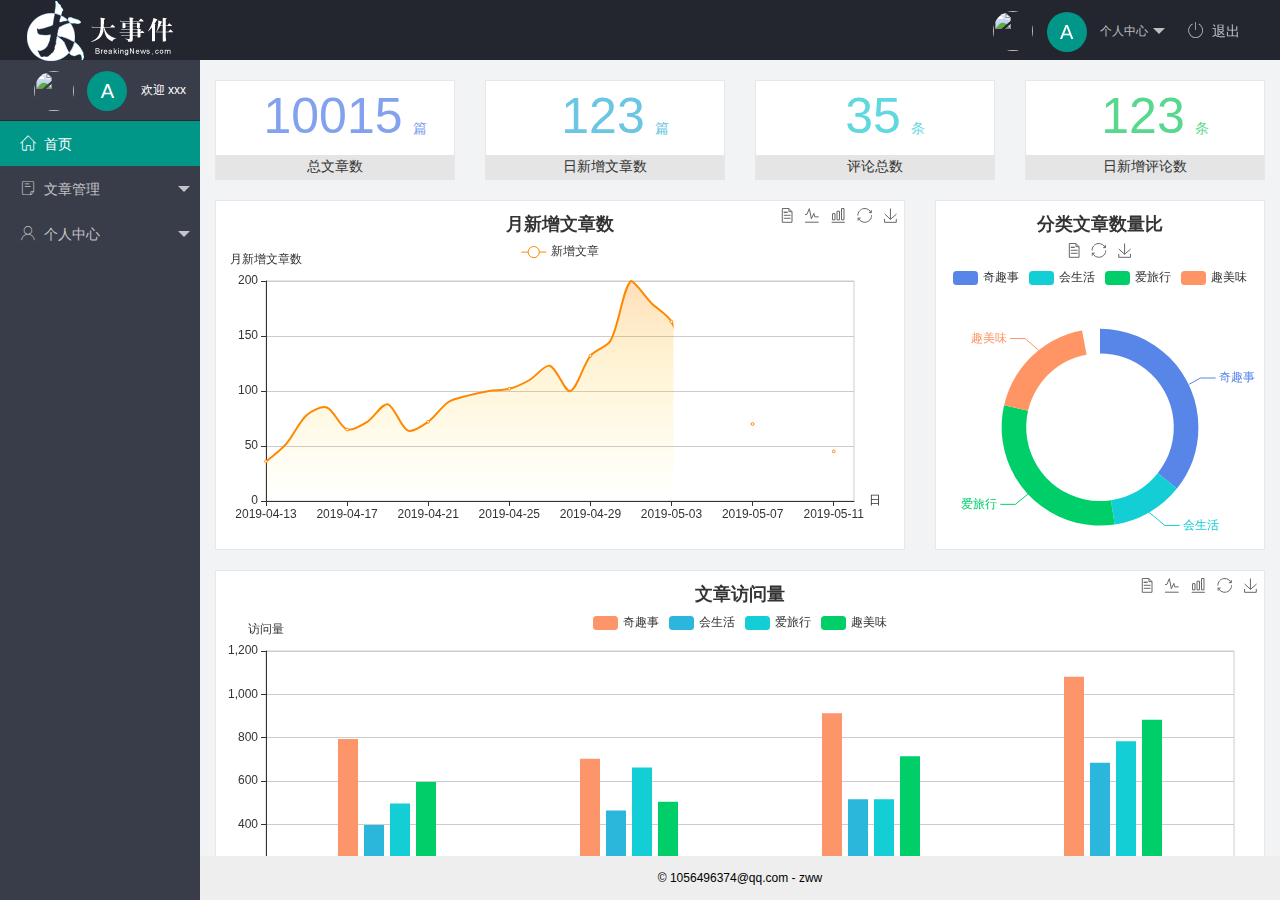
==== index.html @ 58fa2f90 "主页基本架构" ====
<!DOCTYPE html>
<html lang="en">

<head>
    <meta charset="UTF-8">
    <meta name="viewport" content="width=device-width, initial-scale=1.0">
    <title>Document</title>
    <!-- 引入layui的css文件 -->
    <link rel="stylesheet" href="/assets/lib/layui/css/layui.css">
    <!-- 引入 inconfont 的css文件 -->
    <link rel="stylesheet" href="/assets/fonts/iconfont.css">
    <!-- 引入自己的css文件 -->
    <link rel="stylesheet" href="/assets/css/index.css">
</head>

<body class="layui-layout-body">
    <div class="layui-layout layui-layout-admin">
        <div class="layui-header">
            <div class="layui-logo">
                <img src="/assets/images/logo.png" alt="">
            </div>
            <!-- 头部区域（可配合layui已有的水平导航） -->
            <ul class="layui-nav layui-layout-right">
                <li class="layui-nav-item">
                    <a href="javascript:;" class="userinfo">
                        <img src="http://t.cn/RCzsdCq" class="layui-nav-img">
                        <span class="text-avatar">A</span>
                        个人中心
                    </a>
                    <dl class="layui-nav-child">
                        <dd><a href="">基本资料</a></dd>
                        <dd><a href="">更换头像</a></dd>
                        <dd><a href="">重置密码</a></dd>
                    </dl>
                </li>
                <li class="layui-nav-item"><a href="javascript:;" id="btnlogout">
                        <span class="iconfont icon-tuichu"></span>退出</a></li>
            </ul>
        </div>

        <div class="layui-side layui-bg-black">
            <div class="layui-side-scroll">
                <div class="userinfo">
                    <img src="http://t.cn/RCzsdCq" class="layui-nav-img">
                    <span class="text-avatar">A</span>
                    <span id="welcome">
                        欢迎 xxx</span>
                </div>
                <!-- 左侧导航区域（可配合layui已有的垂直导航） -->
                <ul class="layui-nav layui-nav-tree" lay-filter="test" lay-shrink="all">
                    <li class="layui-nav-item layui-this"><a href="/home/dashboard.html" target="fm">
                            <span class="iconfont icon-home"></span>首页</a></li>
                    <li class="layui-nav-item">
                        <a class="" href="javascript:;">
                            <span class="iconfont icon-16"></span>文章管理</a>
                        <dl class="layui-nav-child">
                            <dd><a href="javascript:;">
                                    <i class="layui-icon layui-icon-app"></i>文章类别</a></dd>
                            <dd><a href="javascript:;">
                                    <i class="layui-icon layui-icon-app"></i>文章列表</a></dd>
                            <dd><a href="javascript:;">
                                    <i class="layui-icon layui-icon-app"></i>发表文章</a></dd>
                        </dl>
                    </li>
                    <li class="layui-nav-item">
                        <a href="javascript:;">
                            <span class="iconfont icon-user"></span>个人中心</a>
                        <dl class="layui-nav-child">
                            <dd><a href="javascript:;">
                                    <i class="layui-icon layui-icon-app"></i>基本资料</a></dd>
                            <dd><a href="javascript:;">
                                    <i class="layui-icon layui-icon-app"></i>更换头像</a></dd>
                            <dd><a href="javascript:;">
                                    <i class="layui-icon layui-icon-app"></i>重置密码</a></dd>
                        </dl>
                    </li>
                </ul>
            </div>
        </div>

        <div class="layui-body">
            <!-- 内容主体区域 -->
            <iframe name="fm" src="/home/dashboard.html" frameborder="0"></iframe>
        </div>

        <div class="layui-footer">
            <!-- 底部固定区域 -->
            © 1056496374@qq.com - zww
        </div>
    </div>
</body>
<!-- 引入layui的js文件 -->
<script src="/assets/lib/layui/layui.all.js"></script>
<!-- 引入jQuery文件 -->
<script src="/assets/lib/jquery.js"></script>
<!-- 引入自己封装的baseApi文件 -->
<script src="/assets/js/baseApi.js"></script>
<!-- 引入自己的js文件 -->
<script src="/assets/js/index.js"></script>

</html>
---- assets/lib/layui/css/layui.css ----
/** layui-v2.5.5 MIT License By https://www.layui.com */
 .layui-inline,img{display:inline-block;vertical-align:middle}h1,h2,h3,h4,h5,h6{font-weight:400}.layui-edge,.layui-header,.layui-inline,.layui-main{position:relative}.layui-body,.layui-edge,.layui-elip{overflow:hidden}.layui-btn,.layui-edge,.layui-inline,img{vertical-align:middle}.layui-btn,.layui-disabled,.layui-icon,.layui-unselect{-moz-user-select:none;-webkit-user-select:none;-ms-user-select:none}.layui-elip,.layui-form-checkbox span,.layui-form-pane .layui-form-label{text-overflow:ellipsis;white-space:nowrap}.layui-breadcrumb,.layui-tree-btnGroup{visibility:hidden}blockquote,body,button,dd,div,dl,dt,form,h1,h2,h3,h4,h5,h6,input,li,ol,p,pre,td,textarea,th,ul{margin:0;padding:0;-webkit-tap-highlight-color:rgba(0,0,0,0)}a:active,a:hover{outline:0}img{border:none}li{list-style:none}table{border-collapse:collapse;border-spacing:0}h4,h5,h6{font-size:100%}button,input,optgroup,option,select,textarea{font-family:inherit;font-size:inherit;font-style:inherit;font-weight:inherit;outline:0}pre{white-space:pre-wrap;white-space:-moz-pre-wrap;white-space:-pre-wrap;white-space:-o-pre-wrap;word-wrap:break-word}body{line-height:24px;font:14px Helvetica Neue,Helvetica,PingFang SC,Tahoma,Arial,sans-serif}hr{height:1px;margin:10px 0;border:0;clear:both}a{color:#333;text-decoration:none}a:hover{color:#777}a cite{font-style:normal;*cursor:pointer}.layui-border-box,.layui-border-box *{box-sizing:border-box}.layui-box,.layui-box *{box-sizing:content-box}.layui-clear{clear:both;*zoom:1}.layui-clear:after{content:'\20';clear:both;*zoom:1;display:block;height:0}.layui-inline{*display:inline;*zoom:1}.layui-edge{display:inline-block;width:0;height:0;border-width:6px;border-style:dashed;border-color:transparent}.layui-edge-top{top:-4px;border-bottom-color:#999;border-bottom-style:solid}.layui-edge-right{border-left-color:#999;border-left-style:solid}.layui-edge-bottom{top:2px;border-top-color:#999;border-top-style:solid}.layui-edge-left{border-right-color:#999;border-right-style:solid}.layui-disabled,.layui-disabled:hover{color:#d2d2d2!important;cursor:not-allowed!important}.layui-circle{border-radius:100%}.layui-show{display:block!important}.layui-hide{display:none!important}@font-face{font-family:layui-icon;src:url(../font/iconfont.eot?v=250);src:url(../font/iconfont.eot?v=250#iefix) format('embedded-opentype'),url(../font/iconfont.woff2?v=250) format('woff2'),url(../font/iconfont.woff?v=250) format('woff'),url(../font/iconfont.ttf?v=250) format('truetype'),url(../font/iconfont.svg?v=250#layui-icon) format('svg')}.layui-icon{font-family:layui-icon!important;font-size:16px;font-style:normal;-webkit-font-smoothing:antialiased;-moz-osx-font-smoothing:grayscale}.layui-icon-reply-fill:before{content:"\e611"}.layui-icon-set-fill:before{content:"\e614"}.layui-icon-menu-fill:before{content:"\e60f"}.layui-icon-search:before{content:"\e615"}.layui-icon-share:before{content:"\e641"}.layui-icon-set-sm:before{content:"\e620"}.layui-icon-engine:before{content:"\e628"}.layui-icon-close:before{content:"\1006"}.layui-icon-close-fill:before{content:"\1007"}.layui-icon-chart-screen:before{content:"\e629"}.layui-icon-star:before{content:"\e600"}.layui-icon-circle-dot:before{content:"\e617"}.layui-icon-chat:before{content:"\e606"}.layui-icon-release:before{content:"\e609"}.layui-icon-list:before{content:"\e60a"}.layui-icon-chart:before{content:"\e62c"}.layui-icon-ok-circle:before{content:"\1005"}.layui-icon-layim-theme:before{content:"\e61b"}.layui-icon-table:before{content:"\e62d"}.layui-icon-right:before{content:"\e602"}.layui-icon-left:before{content:"\e603"}.layui-icon-cart-simple:before{content:"\e698"}.layui-icon-face-cry:before{content:"\e69c"}.layui-icon-face-smile:before{content:"\e6af"}.layui-icon-survey:before{content:"\e6b2"}.layui-icon-tree:before{content:"\e62e"}.layui-icon-upload-circle:before{content:"\e62f"}.layui-icon-add-circle:before{content:"\e61f"}.layui-icon-download-circle:before{content:"\e601"}.layui-icon-templeate-1:before{content:"\e630"}.layui-icon-util:before{content:"\e631"}.layui-icon-face-surprised:before{content:"\e664"}.layui-icon-edit:before{content:"\e642"}.layui-icon-speaker:before{content:"\e645"}.layui-icon-down:before{content:"\e61a"}.layui-icon-file:before{content:"\e621"}.layui-icon-layouts:before{content:"\e632"}.layui-icon-rate-half:before{content:"\e6c9"}.layui-icon-add-circle-fine:before{content:"\e608"}.layui-icon-prev-circle:before{content:"\e633"}.layui-icon-read:before{content:"\e705"}.layui-icon-404:before{content:"\e61c"}.layui-icon-carousel:before{content:"\e634"}.layui-icon-help:before{content:"\e607"}.layui-icon-code-circle:before{content:"\e635"}.layui-icon-water:before{content:"\e636"}.layui-icon-username:before{content:"\e66f"}.layui-icon-find-fill:before{content:"\e670"}.layui-icon-about:before{content:"\e60b"}.layui-icon-location:before{content:"\e715"}.layui-icon-up:before{content:"\e619"}.layui-icon-pause:before{content:"\e651"}.layui-icon-date:before{content:"\e637"}.layui-icon-layim-uploadfile:before{content:"\e61d"}.layui-icon-delete:before{content:"\e640"}.layui-icon-play:before{content:"\e652"}.layui-icon-top:before{content:"\e604"}.layui-icon-friends:before{content:"\e612"}.layui-icon-refresh-3:before{content:"\e9aa"}.layui-icon-ok:before{content:"\e605"}.layui-icon-layer:before{content:"\e638"}.layui-icon-face-smile-fine:before{content:"\e60c"}.layui-icon-dollar:before{content:"\e659"}.layui-icon-group:before{content:"\e613"}.layui-icon-layim-download:before{content:"\e61e"}.layui-icon-picture-fine:before{content:"\e60d"}.layui-icon-link:before{content:"\e64c"}.layui-icon-diamond:before{content:"\e735"}.layui-icon-log:before{content:"\e60e"}.layui-icon-rate-solid:before{content:"\e67a"}.layui-icon-fonts-del:before{content:"\e64f"}.layui-icon-unlink:before{content:"\e64d"}.layui-icon-fonts-clear:before{content:"\e639"}.layui-icon-triangle-r:before{content:"\e623"}.layui-icon-circle:before{content:"\e63f"}.layui-icon-radio:before{content:"\e643"}.layui-icon-align-center:before{content:"\e647"}.layui-icon-align-right:before{content:"\e648"}.layui-icon-align-left:before{content:"\e649"}.layui-icon-loading-1:before{content:"\e63e"}.layui-icon-return:before{content:"\e65c"}.layui-icon-fonts-strong:before{content:"\e62b"}.layui-icon-upload:before{content:"\e67c"}.layui-icon-dialogue:before{content:"\e63a"}.layui-icon-video:before{content:"\e6ed"}.layui-icon-headset:before{content:"\e6fc"}.layui-icon-cellphone-fine:before{content:"\e63b"}.layui-icon-add-1:before{content:"\e654"}.layui-icon-face-smile-b:before{content:"\e650"}.layui-icon-fonts-html:before{content:"\e64b"}.layui-icon-form:before{content:"\e63c"}.layui-icon-cart:before{content:"\e657"}.layui-icon-camera-fill:before{content:"\e65d"}.layui-icon-tabs:before{content:"\e62a"}.layui-icon-fonts-code:before{content:"\e64e"}.layui-icon-fire:before{content:"\e756"}.layui-icon-set:before{content:"\e716"}.layui-icon-fonts-u:before{content:"\e646"}.layui-icon-triangle-d:before{content:"\e625"}.layui-icon-tips:before{content:"\e702"}.layui-icon-picture:before{content:"\e64a"}.layui-icon-more-vertical:before{content:"\e671"}.layui-icon-flag:before{content:"\e66c"}.layui-icon-loading:before{content:"\e63d"}.layui-icon-fonts-i:before{content:"\e644"}.layui-icon-refresh-1:before{content:"\e666"}.layui-icon-rmb:before{content:"\e65e"}.layui-icon-home:before{content:"\e68e"}.layui-icon-user:before{content:"\e770"}.layui-icon-notice:before{content:"\e667"}.layui-icon-login-weibo:before{content:"\e675"}.layui-icon-voice:before{content:"\e688"}.layui-icon-upload-drag:before{content:"\e681"}.layui-icon-login-qq:before{content:"\e676"}.layui-icon-snowflake:before{content:"\e6b1"}.layui-icon-file-b:before{content:"\e655"}.layui-icon-template:before{content:"\e663"}.layui-icon-auz:before{content:"\e672"}.layui-icon-console:before{content:"\e665"}.layui-icon-app:before{content:"\e653"}.layui-icon-prev:before{content:"\e65a"}.layui-icon-website:before{content:"\e7ae"}.layui-icon-next:before{content:"\e65b"}.layui-icon-component:before{content:"\e857"}.layui-icon-more:before{content:"\e65f"}.layui-icon-login-wechat:before{content:"\e677"}.layui-icon-shrink-right:before{content:"\e668"}.layui-icon-spread-left:before{content:"\e66b"}.layui-icon-camera:before{content:"\e660"}.layui-icon-note:before{content:"\e66e"}.layui-icon-refresh:before{content:"\e669"}.layui-icon-female:before{content:"\e661"}.layui-icon-male:before{content:"\e662"}.layui-icon-password:before{content:"\e673"}.layui-icon-senior:before{content:"\e674"}.layui-icon-theme:before{content:"\e66a"}.layui-icon-tread:before{content:"\e6c5"}.layui-icon-praise:before{content:"\e6c6"}.layui-icon-star-fill:before{content:"\e658"}.layui-icon-rate:before{content:"\e67b"}.layui-icon-template-1:before{content:"\e656"}.layui-icon-vercode:before{content:"\e679"}.layui-icon-cellphone:before{content:"\e678"}.layui-icon-screen-full:before{content:"\e622"}.layui-icon-screen-restore:before{content:"\e758"}.layui-icon-cols:before{content:"\e610"}.layui-icon-export:before{content:"\e67d"}.layui-icon-print:before{content:"\e66d"}.layui-icon-slider:before{content:"\e714"}.layui-icon-addition:before{content:"\e624"}.layui-icon-subtraction:before{content:"\e67e"}.layui-icon-service:before{content:"\e626"}.layui-icon-transfer:before{content:"\e691"}.layui-main{width:1140px;margin:0 auto}.layui-header{z-index:1000;height:60px}.layui-header a:hover{transition:all .5s;-webkit-transition:all .5s}.layui-side{position:fixed;left:0;top:0;bottom:0;z-index:999;width:200px;overflow-x:hidden}.layui-side-scroll{position:relative;width:220px;height:100%;overflow-x:hidden}.layui-body{position:absolute;left:200px;right:0;top:0;bottom:0;z-index:998;width:auto;overflow-y:auto;box-sizing:border-box}.layui-layout-body{overflow:hidden}.layui-layout-admin .layui-header{background-color:#23262E}.layui-layout-admin .layui-side{top:60px;width:200px;overflow-x:hidden}.layui-layout-admin .layui-body{position:fixed;top:60px;bottom:44px}.layui-layout-admin .layui-main{width:auto;margin:0 15px}.layui-layout-admin .layui-footer{position:fixed;left:200px;right:0;bottom:0;height:44px;line-height:44px;padding:0 15px;background-color:#eee}.layui-layout-admin .layui-logo{position:absolute;left:0;top:0;width:200px;height:100%;line-height:60px;text-align:center;color:#009688;font-size:16px}.layui-layout-admin .layui-header .layui-nav{background:0 0}.layui-layout-left{position:absolute!important;left:200px;top:0}.layui-layout-right{position:absolute!important;right:0;top:0}.layui-container{position:relative;margin:0 auto;padding:0 15px;box-sizing:border-box}.layui-fluid{position:relative;margin:0 auto;padding:0 15px}.layui-row:after,.layui-row:before{content:'';display:block;clear:both}.layui-col-lg1,.layui-col-lg10,.layui-col-lg11,.layui-col-lg12,.layui-col-lg2,.layui-col-lg3,.layui-col-lg4,.layui-col-lg5,.layui-col-lg6,.layui-col-lg7,.layui-col-lg8,.layui-col-lg9,.layui-col-md1,.layui-col-md10,.layui-col-md11,.layui-col-md12,.layui-col-md2,.layui-col-md3,.layui-col-md4,.layui-col-md5,.layui-col-md6,.layui-col-md7,.layui-col-md8,.layui-col-md9,.layui-col-sm1,.layui-col-sm10,.layui-col-sm11,.layui-col-sm12,.layui-col-sm2,.layui-col-sm3,.layui-col-sm4,.layui-col-sm5,.layui-col-sm6,.layui-col-sm7,.layui-col-sm8,.layui-col-sm9,.layui-col-xs1,.layui-col-xs10,.layui-col-xs11,.layui-col-xs12,.layui-col-xs2,.layui-col-xs3,.layui-col-xs4,.layui-col-xs5,.layui-col-xs6,.layui-col-xs7,.layui-col-xs8,.layui-col-xs9{position:relative;display:block;box-sizing:border-box}.layui-col-xs1,.layui-col-xs10,.layui-col-xs11,.layui-col-xs12,.layui-col-xs2,.layui-col-xs3,.layui-col-xs4,.layui-col-xs5,.layui-col-xs6,.layui-col-xs7,.layui-col-xs8,.layui-col-xs9{float:left}.layui-col-xs1{width:8.33333333%}.layui-col-xs2{width:16.66666667%}.layui-col-xs3{width:25%}.layui-col-xs4{width:33.33333333%}.layui-col-xs5{width:41.66666667%}.layui-col-xs6{width:50%}.layui-col-xs7{width:58.33333333%}.layui-col-xs8{width:66.66666667%}.layui-col-xs9{width:75%}.layui-col-xs10{width:83.33333333%}.layui-col-xs11{width:91.66666667%}.layui-col-xs12{width:100%}.layui-col-xs-offset1{margin-left:8.33333333%}.layui-col-xs-offset2{margin-left:16.66666667%}.layui-col-xs-offset3{margin-left:25%}.layui-col-xs-offset4{margin-left:33.33333333%}.layui-col-xs-offset5{margin-left:41.66666667%}.layui-col-xs-offset6{margin-left:50%}.layui-col-xs-offset7{margin-left:58.33333333%}.layui-col-xs-offset8{margin-left:66.66666667%}.layui-col-xs-offset9{margin-left:75%}.layui-col-xs-offset10{margin-left:83.33333333%}.layui-col-xs-offset11{margin-left:91.66666667%}.layui-col-xs-offset12{margin-left:100%}@media screen and (max-width:768px){.layui-hide-xs{display:none!important}.layui-show-xs-block{display:block!important}.layui-show-xs-inline{display:inline!important}.layui-show-xs-inline-block{display:inline-block!important}}@media screen and (min-width:768px){.layui-container{width:750px}.layui-hide-sm{display:none!important}.layui-show-sm-block{display:block!important}.layui-show-sm-inline{display:inline!important}.layui-show-sm-inline-block{display:inline-block!important}.layui-col-sm1,.layui-col-sm10,.layui-col-sm11,.layui-col-sm12,.layui-col-sm2,.layui-col-sm3,.layui-col-sm4,.layui-col-sm5,.layui-col-sm6,.layui-col-sm7,.layui-col-sm8,.layui-col-sm9{float:left}.layui-col-sm1{width:8.33333333%}.layui-col-sm2{width:16.66666667%}.layui-col-sm3{width:25%}.layui-col-sm4{width:33.33333333%}.layui-col-sm5{width:41.66666667%}.layui-col-sm6{width:50%}.layui-col-sm7{width:58.33333333%}.layui-col-sm8{width:66.66666667%}.layui-col-sm9{width:75%}.layui-col-sm10{width:83.33333333%}.layui-col-sm11{width:91.66666667%}.layui-col-sm12{width:100%}.layui-col-sm-offset1{margin-left:8.33333333%}.layui-col-sm-offset2{margin-left:16.66666667%}.layui-col-sm-offset3{margin-left:25%}.layui-col-sm-offset4{margin-left:33.33333333%}.layui-col-sm-offset5{margin-left:41.66666667%}.layui-col-sm-offset6{margin-left:50%}.layui-col-sm-offset7{margin-left:58.33333333%}.layui-col-sm-offset8{margin-left:66.66666667%}.layui-col-sm-offset9{margin-left:75%}.layui-col-sm-offset10{margin-left:83.33333333%}.layui-col-sm-offset11{margin-left:91.66666667%}.layui-col-sm-offset12{margin-left:100%}}@media screen and (min-width:992px){.layui-container{width:970px}.layui-hide-md{display:none!important}.layui-show-md-block{display:block!important}.layui-show-md-inline{display:inline!important}.layui-show-md-inline-block{display:inline-block!important}.layui-col-md1,.layui-col-md10,.layui-col-md11,.layui-col-md12,.layui-col-md2,.layui-col-md3,.layui-col-md4,.layui-col-md5,.layui-col-md6,.layui-col-md7,.layui-col-md8,.layui-col-md9{float:left}.layui-col-md1{width:8.33333333%}.layui-col-md2{width:16.66666667%}.layui-col-md3{width:25%}.layui-col-md4{width:33.33333333%}.layui-col-md5{width:41.66666667%}.layui-col-md6{width:50%}.layui-col-md7{width:58.33333333%}.layui-col-md8{width:66.66666667%}.layui-col-md9{width:75%}.layui-col-md10{width:83.33333333%}.layui-col-md11{width:91.66666667%}.layui-col-md12{width:100%}.layui-col-md-offset1{margin-left:8.33333333%}.layui-col-md-offset2{margin-left:16.66666667%}.layui-col-md-offset3{margin-left:25%}.layui-col-md-offset4{margin-left:33.33333333%}.layui-col-md-offset5{margin-left:41.66666667%}.layui-col-md-offset6{margin-left:50%}.layui-col-md-offset7{margin-left:58.33333333%}.layui-col-md-offset8{margin-left:66.66666667%}.layui-col-md-offset9{margin-left:75%}.layui-col-md-offset10{margin-left:83.33333333%}.layui-col-md-offset11{margin-left:91.66666667%}.layui-col-md-offset12{margin-left:100%}}@media screen and (min-width:1200px){.layui-container{width:1170px}.layui-hide-lg{display:none!important}.layui-show-lg-block{display:block!important}.layui-show-lg-inline{display:inline!important}.layui-show-lg-inline-block{display:inline-block!important}.layui-col-lg1,.layui-col-lg10,.layui-col-lg11,.layui-col-lg12,.layui-col-lg2,.layui-col-lg3,.layui-col-lg4,.layui-col-lg5,.layui-col-lg6,.layui-col-lg7,.layui-col-lg8,.layui-col-lg9{float:left}.layui-col-lg1{width:8.33333333%}.layui-col-lg2{width:16.66666667%}.layui-col-lg3{width:25%}.layui-col-lg4{width:33.33333333%}.layui-col-lg5{width:41.66666667%}.layui-col-lg6{width:50%}.layui-col-lg7{width:58.33333333%}.layui-col-lg8{width:66.66666667%}.layui-col-lg9{width:75%}.layui-col-lg10{width:83.33333333%}.layui-col-lg11{width:91.66666667%}.layui-col-lg12{width:100%}.layui-col-lg-offset1{margin-left:8.33333333%}.layui-col-lg-offset2{margin-left:16.66666667%}.layui-col-lg-offset3{margin-left:25%}.layui-col-lg-offset4{margin-left:33.33333333%}.layui-col-lg-offset5{margin-left:41.66666667%}.layui-col-lg-offset6{margin-left:50%}.layui-col-lg-offset7{margin-left:58.33333333%}.layui-col-lg-offset8{margin-left:66.66666667%}.layui-col-lg-offset9{margin-left:75%}.layui-col-lg-offset10{margin-left:83.33333333%}.layui-col-lg-offset11{margin-left:91.66666667%}.layui-col-lg-offset12{margin-left:100%}}.layui-col-space1{margin:-.5px}.layui-col-space1>*{padding:.5px}.layui-col-space3{margin:-1.5px}.layui-col-space3>*{padding:1.5px}.layui-col-space5{margin:-2.5px}.layui-col-space5>*{padding:2.5px}.layui-col-space8{margin:-3.5px}.layui-col-space8>*{padding:3.5px}.layui-col-space10{margin:-5px}.layui-col-space10>*{padding:5px}.layui-col-space12{margin:-6px}.layui-col-space12>*{padding:6px}.layui-col-space15{margin:-7.5px}.layui-col-space15>*{padding:7.5px}.layui-col-space18{margin:-9px}.layui-col-space18>*{padding:9px}.layui-col-space20{margin:-10px}.layui-col-space20>*{padding:10px}.layui-col-space22{margin:-11px}.layui-col-space22>*{padding:11px}.layui-col-space25{margin:-12.5px}.layui-col-space25>*{padding:12.5px}.layui-col-space30{margin:-15px}.layui-col-space30>*{padding:15px}.layui-btn,.layui-input,.layui-select,.layui-textarea,.layui-upload-button{outline:0;-webkit-appearance:none;transition:all .3s;-webkit-transition:all .3s;box-sizing:border-box}.layui-elem-quote{margin-bottom:10px;padding:15px;line-height:22px;border-left:5px solid #009688;border-radius:0 2px 2px 0;background-color:#f2f2f2}.layui-quote-nm{border-style:solid;border-width:1px 1px 1px 5px;background:0 0}.layui-elem-field{margin-bottom:10px;padding:0;border-width:1px;border-style:solid}.layui-elem-field legend{margin-left:20px;padding:0 10px;font-size:20px;font-weight:300}.layui-field-title{margin:10px 0 20px;border-width:1px 0 0}.layui-field-box{padding:10px 15px}.layui-field-title .layui-field-box{padding:10px 0}.layui-progress{position:relative;height:6px;border-radius:20px;background-color:#e2e2e2}.layui-progress-bar{position:absolute;left:0;top:0;width:0;max-width:100%;height:6px;border-radius:20px;text-align:right;background-color:#5FB878;transition:all .3s;-webkit-transition:all .3s}.layui-progress-big,.layui-progress-big .layui-progress-bar{height:18px;line-height:18px}.layui-progress-text{position:relative;top:-20px;line-height:18px;font-size:12px;color:#666}.layui-progress-big .layui-progress-text{position:static;padding:0 10px;color:#fff}.layui-collapse{border-width:1px;border-style:solid;border-radius:2px}.layui-colla-content,.layui-colla-item{border-top-width:1px;border-top-style:solid}.layui-colla-item:first-child{border-top:none}.layui-colla-title{position:relative;height:42px;line-height:42px;padding:0 15px 0 35px;color:#333;background-color:#f2f2f2;cursor:pointer;font-size:14px;overflow:hidden}.layui-colla-content{display:none;padding:10px 15px;line-height:22px;color:#666}.layui-colla-icon{position:absolute;left:15px;top:0;font-size:14px}.layui-card{margin-bottom:15px;border-radius:2px;background-color:#fff;box-shadow:0 1px 2px 0 rgba(0,0,0,.05)}.layui-card:last-child{margin-bottom:0}.layui-card-header{position:relative;height:42px;line-height:42px;padding:0 15px;border-bottom:1px solid #f6f6f6;color:#333;border-radius:2px 2px 0 0;font-size:14px}.layui-bg-black,.layui-bg-blue,.layui-bg-cyan,.layui-bg-green,.layui-bg-orange,.layui-bg-red{color:#fff!important}.layui-card-body{position:relative;padding:10px 15px;line-height:24px}.layui-card-body[pad15]{padding:15px}.layui-card-body[pad20]{padding:20px}.layui-card-body .layui-table{margin:5px 0}.layui-card .layui-tab{margin:0}.layui-panel-window{position:relative;padding:15px;border-radius:0;border-top:5px solid #E6E6E6;background-color:#fff}.layui-auxiliar-moving{position:fixed;left:0;right:0;top:0;bottom:0;width:100%;height:100%;background:0 0;z-index:9999999999}.layui-form-label,.layui-form-mid,.layui-form-select,.layui-input-block,.layui-input-inline,.layui-textarea{position:relative}.layui-bg-red{background-color:#FF5722!important}.layui-bg-orange{background-color:#FFB800!important}.layui-bg-green{background-color:#009688!important}.layui-bg-cyan{background-color:#2F4056!important}.layui-bg-blue{background-color:#1E9FFF!important}.layui-bg-black{background-color:#393D49!important}.layui-bg-gray{background-color:#eee!important;color:#666!important}.layui-badge-rim,.layui-colla-content,.layui-colla-item,.layui-collapse,.layui-elem-field,.layui-form-pane .layui-form-item[pane],.layui-form-pane .layui-form-label,.layui-input,.layui-layedit,.layui-layedit-tool,.layui-quote-nm,.layui-select,.layui-tab-bar,.layui-tab-card,.layui-tab-title,.layui-tab-title .layui-this:after,.layui-textarea{border-color:#e6e6e6}.layui-timeline-item:before,hr{background-color:#e6e6e6}.layui-text{line-height:22px;font-size:14px;color:#666}.layui-text h1,.layui-text h2,.layui-text h3{font-weight:500;color:#333}.layui-text h1{font-size:30px}.layui-text h2{font-size:24px}.layui-text h3{font-size:18px}.layui-text a:not(.layui-btn){color:#01AAED}.layui-text a:not(.layui-btn):hover{text-decoration:underline}.layui-text ul{padding:5px 0 5px 15px}.layui-text ul li{margin-top:5px;list-style-type:disc}.layui-text em,.layui-word-aux{color:#999!important;padding:0 5px!important}.layui-btn{display:inline-block;height:38px;line-height:38px;padding:0 18px;background-color:#009688;color:#fff;white-space:nowrap;text-align:center;font-size:14px;border:none;border-radius:2px;cursor:pointer}.layui-btn:hover{opacity:.8;filter:alpha(opacity=80);color:#fff}.layui-btn:active{opacity:1;filter:alpha(opacity=100)}.layui-btn+.layui-btn{margin-left:10px}.layui-btn-container{font-size:0}.layui-btn-container .layui-btn{margin-right:10px;margin-bottom:10px}.layui-btn-container .layui-btn+.layui-btn{margin-left:0}.layui-table .layui-btn-container .layui-btn{margin-bottom:9px}.layui-btn-radius{border-radius:100px}.layui-btn .layui-icon{margin-right:3px;font-size:18px;vertical-align:bottom;vertical-align:middle\9}.layui-btn-primary{border:1px solid #C9C9C9;background-color:#fff;color:#555}.layui-btn-primary:hover{border-color:#009688;color:#333}.layui-btn-normal{background-color:#1E9FFF}.layui-btn-warm{background-color:#FFB800}.layui-btn-danger{background-color:#FF5722}.layui-btn-checked{background-color:#5FB878}.layui-btn-disabled,.layui-btn-disabled:active,.layui-btn-disabled:hover{border:1px solid #e6e6e6;background-color:#FBFBFB;color:#C9C9C9;cursor:not-allowed;opacity:1}.layui-btn-lg{height:44px;line-height:44px;padding:0 25px;font-size:16px}.layui-btn-sm{height:30px;line-height:30px;padding:0 10px;font-size:12px}.layui-btn-sm i{font-size:16px!important}.layui-btn-xs{height:22px;line-height:22px;padding:0 5px;font-size:12px}.layui-btn-xs i{font-size:14px!important}.layui-btn-group{display:inline-block;vertical-align:middle;font-size:0}.layui-btn-group .layui-btn{margin-left:0!important;margin-right:0!important;border-left:1px solid rgba(255,255,255,.5);border-radius:0}.layui-btn-group .layui-btn-primary{border-left:none}.layui-btn-group .layui-btn-primary:hover{border-color:#C9C9C9;color:#009688}.layui-btn-group .layui-btn:first-child{border-left:none;border-radius:2px 0 0 2px}.layui-btn-group .layui-btn-primary:first-child{border-left:1px solid #c9c9c9}.layui-btn-group .layui-btn:last-child{border-radius:0 2px 2px 0}.layui-btn-group .layui-btn+.layui-btn{margin-left:0}.layui-btn-group+.layui-btn-group{margin-left:10px}.layui-btn-fluid{width:100%}.layui-input,.layui-select,.layui-textarea{height:38px;line-height:1.3;line-height:38px\9;border-width:1px;border-style:solid;background-color:#fff;border-radius:2px}.layui-input::-webkit-input-placeholder,.layui-select::-webkit-input-placeholder,.layui-textarea::-webkit-input-placeholder{line-height:1.3}.layui-input,.layui-textarea{display:block;width:100%;padding-left:10px}.layui-input:hover,.layui-textarea:hover{border-color:#D2D2D2!important}.layui-input:focus,.layui-textarea:focus{border-color:#C9C9C9!important}.layui-textarea{min-height:100px;height:auto;line-height:20px;padding:6px 10px;resize:vertical}.layui-select{padding:0 10px}.layui-form input[type=checkbox],.layui-form input[type=radio],.layui-form select{display:none}.layui-form [lay-ignore]{display:initial}.layui-form-item{margin-bottom:15px;clear:both;*zoom:1}.layui-form-item:after{content:'\20';clear:both;*zoom:1;display:block;height:0}.layui-form-label{float:left;display:block;padding:9px 15px;width:80px;font-weight:400;line-height:20px;text-align:right}.layui-form-label-col{display:block;float:none;padding:9px 0;line-height:20px;text-align:left}.layui-form-item .layui-inline{margin-bottom:5px;margin-right:10px}.layui-input-block{margin-left:110px;min-height:36px}.layui-input-inline{display:inline-block;vertical-align:middle}.layui-form-item .layui-input-inline{float:left;width:190px;margin-right:10px}.layui-form-text .layui-input-inline{width:auto}.layui-form-mid{float:left;display:block;padding:9px 0!important;line-height:20px;margin-right:10px}.layui-form-danger+.layui-form-select .layui-input,.layui-form-danger:focus{border-color:#FF5722!important}.layui-form-select .layui-input{padding-right:30px;cursor:pointer}.layui-form-select .layui-edge{position:absolute;right:10px;top:50%;margin-top:-3px;cursor:pointer;border-width:6px;border-top-color:#c2c2c2;border-top-style:solid;transition:all .3s;-webkit-transition:all .3s}.layui-form-select dl{display:none;position:absolute;left:0;top:42px;padding:5px 0;z-index:899;min-width:100%;border:1px solid #d2d2d2;max-height:300px;overflow-y:auto;background-color:#fff;border-radius:2px;box-shadow:0 2px 4px rgba(0,0,0,.12);box-sizing:border-box}.layui-form-select dl dd,.layui-form-select dl dt{padding:0 10px;line-height:36px;white-space:nowrap;overflow:hidden;text-overflow:ellipsis}.layui-form-select dl dt{font-size:12px;color:#999}.layui-form-select dl dd{cursor:pointer}.layui-form-select dl dd:hover{background-color:#f2f2f2;-webkit-transition:.5s all;transition:.5s all}.layui-form-select .layui-select-group dd{padding-left:20px}.layui-form-select dl dd.layui-select-tips{padding-left:10px!important;color:#999}.layui-form-select dl dd.layui-this{background-color:#5FB878;color:#fff}.layui-form-checkbox,.layui-form-select dl dd.layui-disabled{background-color:#fff}.layui-form-selected dl{display:block}.layui-form-checkbox,.layui-form-checkbox *,.layui-form-switch{display:inline-block;vertical-align:middle}.layui-form-selected .layui-edge{margin-top:-9px;-webkit-transform:rotate(180deg);transform:rotate(180deg);margin-top:-3px\9}:root .layui-form-selected .layui-edge{margin-top:-9px\0/IE9}.layui-form-selectup dl{top:auto;bottom:42px}.layui-select-none{margin:5px 0;text-align:center;color:#999}.layui-select-disabled .layui-disabled{border-color:#eee!important}.layui-select-disabled .layui-edge{border-top-color:#d2d2d2}.layui-form-checkbox{position:relative;height:30px;line-height:30px;margin-right:10px;padding-right:30px;cursor:pointer;font-size:0;-webkit-transition:.1s linear;transition:.1s linear;box-sizing:border-box}.layui-form-checkbox span{padding:0 10px;height:100%;font-size:14px;border-radius:2px 0 0 2px;background-color:#d2d2d2;color:#fff;overflow:hidden}.layui-form-checkbox:hover span{background-color:#c2c2c2}.layui-form-checkbox i{position:absolute;right:0;top:0;width:30px;height:28px;border:1px solid #d2d2d2;border-left:none;border-radius:0 2px 2px 0;color:#fff;font-size:20px;text-align:center}.layui-form-checkbox:hover i{border-color:#c2c2c2;color:#c2c2c2}.layui-form-checked,.layui-form-checked:hover{border-color:#5FB878}.layui-form-checked span,.layui-form-checked:hover span{background-color:#5FB878}.layui-form-checked i,.layui-form-checked:hover i{color:#5FB878}.layui-form-item .layui-form-checkbox{margin-top:4px}.layui-form-checkbox[lay-skin=primary]{height:auto!important;line-height:normal!important;min-width:18px;min-height:18px;border:none!important;margin-right:0;padding-left:28px;padding-right:0;background:0 0}.layui-form-checkbox[lay-skin=primary] span{padding-left:0;padding-right:15px;line-height:18px;background:0 0;color:#666}.layui-form-checkbox[lay-skin=primary] i{right:auto;left:0;width:16px;height:16px;line-height:16px;border:1px solid #d2d2d2;font-size:12px;border-radius:2px;background-color:#fff;-webkit-transition:.1s linear;transition:.1s linear}.layui-form-checkbox[lay-skin=primary]:hover i{border-color:#5FB878;color:#fff}.layui-form-checked[lay-skin=primary] i{border-color:#5FB878!important;background-color:#5FB878;color:#fff}.layui-checkbox-disbaled[lay-skin=primary] span{background:0 0!important;color:#c2c2c2}.layui-checkbox-disbaled[lay-skin=primary]:hover i{border-color:#d2d2d2}.layui-form-item .layui-form-checkbox[lay-skin=primary]{margin-top:10px}.layui-form-switch{position:relative;height:22px;line-height:22px;min-width:35px;padding:0 5px;margin-top:8px;border:1px solid #d2d2d2;border-radius:20px;cursor:pointer;background-color:#fff;-webkit-transition:.1s linear;transition:.1s linear}.layui-form-switch i{position:absolute;left:5px;top:3px;width:16px;height:16px;border-radius:20px;background-color:#d2d2d2;-webkit-transition:.1s linear;transition:.1s linear}.layui-form-switch em{position:relative;top:0;width:25px;margin-left:21px;padding:0!important;text-align:center!important;color:#999!important;font-style:normal!important;font-size:12px}.layui-form-onswitch{border-color:#5FB878;background-color:#5FB878}.layui-checkbox-disbaled,.layui-checkbox-disbaled i{border-color:#e2e2e2!important}.layui-form-onswitch i{left:100%;margin-left:-21px;background-color:#fff}.layui-form-onswitch em{margin-left:5px;margin-right:21px;color:#fff!important}.layui-checkbox-disbaled span{background-color:#e2e2e2!important}.layui-checkbox-disbaled:hover i{color:#fff!important}[lay-radio]{display:none}.layui-form-radio,.layui-form-radio *{display:inline-block;vertical-align:middle}.layui-form-radio{line-height:28px;margin:6px 10px 0 0;padding-right:10px;cursor:pointer;font-size:0}.layui-form-radio *{font-size:14px}.layui-form-radio>i{margin-right:8px;font-size:22px;color:#c2c2c2}.layui-form-radio>i:hover,.layui-form-radioed>i{color:#5FB878}.layui-radio-disbaled>i{color:#e2e2e2!important}.layui-form-pane .layui-form-label{width:110px;padding:8px 15px;height:38px;line-height:20px;border-width:1px;border-style:solid;border-radius:2px 0 0 2px;text-align:center;background-color:#FBFBFB;overflow:hidden;box-sizing:border-box}.layui-form-pane .layui-input-inline{margin-left:-1px}.layui-form-pane .layui-input-block{margin-left:110px;left:-1px}.layui-form-pane .layui-input{border-radius:0 2px 2px 0}.layui-form-pane .layui-form-text .layui-form-label{float:none;width:100%;border-radius:2px;box-sizing:border-box;text-align:left}.layui-form-pane .layui-form-text .layui-input-inline{display:block;margin:0;top:-1px;clear:both}.layui-form-pane .layui-form-text .layui-input-block{margin:0;left:0;top:-1px}.layui-form-pane .layui-form-text .layui-textarea{min-height:100px;border-radius:0 0 2px 2px}.layui-form-pane .layui-form-checkbox{margin:4px 0 4px 10px}.layui-form-pane .layui-form-radio,.layui-form-pane .layui-form-switch{margin-top:6px;margin-left:10px}.layui-form-pane .layui-form-item[pane]{position:relative;border-width:1px;border-style:solid}.layui-form-pane .layui-form-item[pane] .layui-form-label{position:absolute;left:0;top:0;height:100%;border-width:0 1px 0 0}.layui-form-pane .layui-form-item[pane] .layui-input-inline{margin-left:110px}@media screen and (max-width:450px){.layui-form-item .layui-form-label{text-overflow:ellipsis;overflow:hidden;white-space:nowrap}.layui-form-item .layui-inline{display:block;margin-right:0;margin-bottom:20px;clear:both}.layui-form-item .layui-inline:after{content:'\20';clear:both;display:block;height:0}.layui-form-item .layui-input-inline{display:block;float:none;left:-3px;width:auto;margin:0 0 10px 112px}.layui-form-item .layui-input-inline+.layui-form-mid{margin-left:110px;top:-5px;padding:0}.layui-form-item .layui-form-checkbox{margin-right:5px;margin-bottom:5px}}.layui-layedit{border-width:1px;border-style:solid;border-radius:2px}.layui-layedit-tool{padding:3px 5px;border-bottom-width:1px;border-bottom-style:solid;font-size:0}.layedit-tool-fixed{position:fixed;top:0;border-top:1px solid #e2e2e2}.layui-layedit-tool .layedit-tool-mid,.layui-layedit-tool .layui-icon{display:inline-block;vertical-align:middle;text-align:center;font-size:14px}.layui-layedit-tool .layui-icon{position:relative;width:32px;height:30px;line-height:30px;margin:3px 5px;color:#777;cursor:pointer;border-radius:2px}.layui-layedit-tool .layui-icon:hover{color:#393D49}.layui-layedit-tool .layui-icon:active{color:#000}.layui-layedit-tool .layedit-tool-active{background-color:#e2e2e2;color:#000}.layui-layedit-tool .layui-disabled,.layui-layedit-tool .layui-disabled:hover{color:#d2d2d2;cursor:not-allowed}.layui-layedit-tool .layedit-tool-mid{width:1px;height:18px;margin:0 10px;background-color:#d2d2d2}.layedit-tool-html{width:50px!important;font-size:30px!important}.layedit-tool-b,.layedit-tool-code,.layedit-tool-help{font-size:16px!important}.layedit-tool-d,.layedit-tool-face,.layedit-tool-image,.layedit-tool-unlink{font-size:18px!important}.layedit-tool-image input{position:absolute;font-size:0;left:0;top:0;width:100%;height:100%;opacity:.01;filter:Alpha(opacity=1);cursor:pointer}.layui-layedit-iframe iframe{display:block;width:100%}#LAY_layedit_code{overflow:hidden}.layui-laypage{display:inline-block;*display:inline;*zoom:1;vertical-align:middle;margin:10px 0;font-size:0}.layui-laypage>a:first-child,.layui-laypage>a:first-child em{border-radius:2px 0 0 2px}.layui-laypage>a:last-child,.layui-laypage>a:last-child em{border-radius:0 2px 2px 0}.layui-laypage>:first-child{margin-left:0!important}.layui-laypage>:last-child{margin-right:0!important}.layui-laypage a,.layui-laypage button,.layui-laypage input,.layui-laypage select,.layui-laypage span{border:1px solid #e2e2e2}.layui-laypage a,.layui-laypage span{display:inline-block;*display:inline;*zoom:1;vertical-align:middle;padding:0 15px;height:28px;line-height:28px;margin:0 -1px 5px 0;background-color:#fff;color:#333;font-size:12px}.layui-flow-more a *,.layui-laypage input,.layui-table-view select[lay-ignore]{display:inline-block}.layui-laypage a:hover{color:#009688}.layui-laypage em{font-style:normal}.layui-laypage .layui-laypage-spr{color:#999;font-weight:700}.layui-laypage a{text-decoration:none}.layui-laypage .layui-laypage-curr{position:relative}.layui-laypage .layui-laypage-curr em{position:relative;color:#fff}.layui-laypage .layui-laypage-curr .layui-laypage-em{position:absolute;left:-1px;top:-1px;padding:1px;width:100%;height:100%;background-color:#009688}.layui-laypage-em{border-radius:2px}.layui-laypage-next em,.layui-laypage-prev em{font-family:Sim sun;font-size:16px}.layui-laypage .layui-laypage-count,.layui-laypage .layui-laypage-limits,.layui-laypage .layui-laypage-refresh,.layui-laypage .layui-laypage-skip{margin-left:10px;margin-right:10px;padding:0;border:none}.layui-laypage .layui-laypage-limits,.layui-laypage .layui-laypage-refresh{vertical-align:top}.layui-laypage .layui-laypage-refresh i{font-size:18px;cursor:pointer}.layui-laypage select{height:22px;padding:3px;border-radius:2px;cursor:pointer}.layui-laypage .layui-laypage-skip{height:30px;line-height:30px;color:#999}.layui-laypage button,.layui-laypage input{height:30px;line-height:30px;border-radius:2px;vertical-align:top;background-color:#fff;box-sizing:border-box}.layui-laypage input{width:40px;margin:0 10px;padding:0 3px;text-align:center}.layui-laypage input:focus,.layui-laypage select:focus{border-color:#009688!important}.layui-laypage button{margin-left:10px;padding:0 10px;cursor:pointer}.layui-table,.layui-table-view{margin:10px 0}.layui-flow-more{margin:10px 0;text-align:center;color:#999;font-size:14px}.layui-flow-more a{height:32px;line-height:32px}.layui-flow-more a *{vertical-align:top}.layui-flow-more a cite{padding:0 20px;border-radius:3px;background-color:#eee;color:#333;font-style:normal}.layui-flow-more a cite:hover{opacity:.8}.layui-flow-more a i{font-size:30px;color:#737383}.layui-table{width:100%;background-color:#fff;color:#666}.layui-table tr{transition:all .3s;-webkit-transition:all .3s}.layui-table th{text-align:left;font-weight:400}.layui-table tbody tr:hover,.layui-table thead tr,.layui-table-click,.layui-table-header,.layui-table-hover,.layui-table-mend,.layui-table-patch,.layui-table-tool,.layui-table-total,.layui-table-total tr,.layui-table[lay-even] tr:nth-child(even){background-color:#f2f2f2}.layui-table td,.layui-table th,.layui-table-col-set,.layui-table-fixed-r,.layui-table-grid-down,.layui-table-header,.layui-table-page,.layui-table-tips-main,.layui-table-tool,.layui-table-total,.layui-table-view,.layui-table[lay-skin=line],.layui-table[lay-skin=row]{border-width:1px;border-style:solid;border-color:#e6e6e6}.layui-table td,.layui-table th{position:relative;padding:9px 15px;min-height:20px;line-height:20px;font-size:14px}.layui-table[lay-skin=line] td,.layui-table[lay-skin=line] th{border-width:0 0 1px}.layui-table[lay-skin=row] td,.layui-table[lay-skin=row] th{border-width:0 1px 0 0}.layui-table[lay-skin=nob] td,.layui-table[lay-skin=nob] th{border:none}.layui-table img{max-width:100px}.layui-table[lay-size=lg] td,.layui-table[lay-size=lg] th{padding:15px 30px}.layui-table-view .layui-table[lay-size=lg] .layui-table-cell{height:40px;line-height:40px}.layui-table[lay-size=sm] td,.layui-table[lay-size=sm] th{font-size:12px;padding:5px 10px}.layui-table-view .layui-table[lay-size=sm] .layui-table-cell{height:20px;line-height:20px}.layui-table[lay-data]{display:none}.layui-table-box{position:relative;overflow:hidden}.layui-table-view .layui-table{position:relative;width:auto;margin:0}.layui-table-view .layui-table[lay-skin=line]{border-width:0 1px 0 0}.layui-table-view .layui-table[lay-skin=row]{border-width:0 0 1px}.layui-table-view .layui-table td,.layui-table-view .layui-table th{padding:5px 0;border-top:none;border-left:none}.layui-table-view .layui-table th.layui-unselect .layui-table-cell span{cursor:pointer}.layui-table-view .layui-table td{cursor:default}.layui-table-view .layui-table td[data-edit=text]{cursor:text}.layui-table-view .layui-form-checkbox[lay-skin=primary] i{width:18px;height:18px}.layui-table-view .layui-form-radio{line-height:0;padding:0}.layui-table-view .layui-form-radio>i{margin:0;font-size:20px}.layui-table-init{position:absolute;left:0;top:0;width:100%;height:100%;text-align:center;z-index:110}.layui-table-init .layui-icon{position:absolute;left:50%;top:50%;margin:-15px 0 0 -15px;font-size:30px;color:#c2c2c2}.layui-table-header{border-width:0 0 1px;overflow:hidden}.layui-table-header .layui-table{margin-bottom:-1px}.layui-table-tool .layui-inline[lay-event]{position:relative;width:26px;height:26px;padding:5px;line-height:16px;margin-right:10px;text-align:center;color:#333;border:1px solid #ccc;cursor:pointer;-webkit-transition:.5s all;transition:.5s all}.layui-table-tool .layui-inline[lay-event]:hover{border:1px solid #999}.layui-table-tool-temp{padding-right:120px}.layui-table-tool-self{position:absolute;right:17px;top:10px}.layui-table-tool .layui-table-tool-self .layui-inline[lay-event]{margin:0 0 0 10px}.layui-table-tool-panel{position:absolute;top:29px;left:-1px;padding:5px 0;min-width:150px;min-height:40px;border:1px solid #d2d2d2;text-align:left;overflow-y:auto;background-color:#fff;box-shadow:0 2px 4px rgba(0,0,0,.12)}.layui-table-cell,.layui-table-tool-panel li{overflow:hidden;text-overflow:ellipsis;white-space:nowrap}.layui-table-tool-panel li{padding:0 10px;line-height:30px;-webkit-transition:.5s all;transition:.5s all}.layui-table-tool-panel li .layui-form-checkbox[lay-skin=primary]{width:100%;padding-left:28px}.layui-table-tool-panel li:hover{background-color:#f2f2f2}.layui-table-tool-panel li .layui-form-checkbox[lay-skin=primary] i{position:absolute;left:0;top:0}.layui-table-tool-panel li .layui-form-checkbox[lay-skin=primary] span{padding:0}.layui-table-tool .layui-table-tool-self .layui-table-tool-panel{left:auto;right:-1px}.layui-table-col-set{position:absolute;right:0;top:0;width:20px;height:100%;border-width:0 0 0 1px;background-color:#fff}.layui-table-sort{width:10px;height:20px;margin-left:5px;cursor:pointer!important}.layui-table-sort .layui-edge{position:absolute;left:5px;border-width:5px}.layui-table-sort .layui-table-sort-asc{top:3px;border-top:none;border-bottom-style:solid;border-bottom-color:#b2b2b2}.layui-table-sort .layui-table-sort-asc:hover{border-bottom-color:#666}.layui-table-sort .layui-table-sort-desc{bottom:5px;border-bottom:none;border-top-style:solid;border-top-color:#b2b2b2}.layui-table-sort .layui-table-sort-desc:hover{border-top-color:#666}.layui-table-sort[lay-sort=asc] .layui-table-sort-asc{border-bottom-color:#000}.layui-table-sort[lay-sort=desc] .layui-table-sort-desc{border-top-color:#000}.layui-table-cell{height:28px;line-height:28px;padding:0 15px;position:relative;box-sizing:border-box}.layui-table-cell .layui-form-checkbox[lay-skin=primary]{top:-1px;padding:0}.layui-table-cell .layui-table-link{color:#01AAED}.laytable-cell-checkbox,.laytable-cell-numbers,.laytable-cell-radio,.laytable-cell-space{padding:0;text-align:center}.layui-table-body{position:relative;overflow:auto;margin-right:-1px;margin-bottom:-1px}.layui-table-body .layui-none{line-height:26px;padding:15px;text-align:center;color:#999}.layui-table-fixed{position:absolute;left:0;top:0;z-index:101}.layui-table-fixed .layui-table-body{overflow:hidden}.layui-table-fixed-l{box-shadow:0 -1px 8px rgba(0,0,0,.08)}.layui-table-fixed-r{left:auto;right:-1px;border-width:0 0 0 1px;box-shadow:-1px 0 8px rgba(0,0,0,.08)}.layui-table-fixed-r .layui-table-header{position:relative;overflow:visible}.layui-table-mend{position:absolute;right:-49px;top:0;height:100%;width:50px}.layui-table-tool{position:relative;z-index:890;width:100%;min-height:50px;line-height:30px;padding:10px 15px;border-width:0 0 1px}.layui-table-tool .layui-btn-container{margin-bottom:-10px}.layui-table-page,.layui-table-total{border-width:1px 0 0;margin-bottom:-1px;overflow:hidden}.layui-table-page{position:relative;width:100%;padding:7px 7px 0;height:41px;font-size:12px;white-space:nowrap}.layui-table-page>div{height:26px}.layui-table-page .layui-laypage{margin:0}.layui-table-page .layui-laypage a,.layui-table-page .layui-laypage span{height:26px;line-height:26px;margin-bottom:10px;border:none;background:0 0}.layui-table-page .layui-laypage a,.layui-table-page .layui-laypage span.layui-laypage-curr{padding:0 12px}.layui-table-page .layui-laypage span{margin-left:0;padding:0}.layui-table-page .layui-laypage .layui-laypage-prev{margin-left:-7px!important}.layui-table-page .layui-laypage .layui-laypage-curr .layui-laypage-em{left:0;top:0;padding:0}.layui-table-page .layui-laypage button,.layui-table-page .layui-laypage input{height:26px;line-height:26px}.layui-table-page .layui-laypage input{width:40px}.layui-table-page .layui-laypage button{padding:0 10px}.layui-table-page select{height:18px}.layui-table-patch .layui-table-cell{padding:0;width:30px}.layui-table-edit{position:absolute;left:0;top:0;width:100%;height:100%;padding:0 14px 1px;border-radius:0;box-shadow:1px 1px 20px rgba(0,0,0,.15)}.layui-table-edit:focus{border-color:#5FB878!important}select.layui-table-edit{padding:0 0 0 10px;border-color:#C9C9C9}.layui-table-view .layui-form-checkbox,.layui-table-view .layui-form-radio,.layui-table-view .layui-form-switch{top:0;margin:0;box-sizing:content-box}.layui-table-view .layui-form-checkbox{top:-1px;height:26px;line-height:26px}.layui-table-view .layui-form-checkbox i{height:26px}.layui-table-grid .layui-table-cell{overflow:visible}.layui-table-grid-down{position:absolute;top:0;right:0;width:26px;height:100%;padding:5px 0;border-width:0 0 0 1px;text-align:center;background-color:#fff;color:#999;cursor:pointer}.layui-table-grid-down .layui-icon{position:absolute;top:50%;left:50%;margin:-8px 0 0 -8px}.layui-table-grid-down:hover{background-color:#fbfbfb}body .layui-table-tips .layui-layer-content{background:0 0;padding:0;box-shadow:0 1px 6px rgba(0,0,0,.12)}.layui-table-tips-main{margin:-44px 0 0 -1px;max-height:150px;padding:8px 15px;font-size:14px;overflow-y:scroll;background-color:#fff;color:#666}.layui-table-tips-c{position:absolute;right:-3px;top:-13px;width:20px;height:20px;padding:3px;cursor:pointer;background-color:#666;border-radius:50%;color:#fff}.layui-table-tips-c:hover{background-color:#777}.layui-table-tips-c:before{position:relative;right:-2px}.layui-upload-file{display:none!important;opacity:.01;filter:Alpha(opacity=1)}.layui-upload-drag,.layui-upload-form,.layui-upload-wrap{display:inline-block}.layui-upload-list{margin:10px 0}.layui-upload-choose{padding:0 10px;color:#999}.layui-upload-drag{position:relative;padding:30px;border:1px dashed #e2e2e2;background-color:#fff;text-align:center;cursor:pointer;color:#999}.layui-upload-drag .layui-icon{font-size:50px;color:#009688}.layui-upload-drag[lay-over]{border-color:#009688}.layui-upload-iframe{position:absolute;width:0;height:0;border:0;visibility:hidden}.layui-upload-wrap{position:relative;vertical-align:middle}.layui-upload-wrap .layui-upload-file{display:block!important;position:absolute;left:0;top:0;z-index:10;font-size:100px;width:100%;height:100%;opacity:.01;filter:Alpha(opacity=1);cursor:pointer}.layui-transfer-active,.layui-transfer-box{display:inline-block;vertical-align:middle}.layui-transfer-box,.layui-transfer-header,.layui-transfer-search{border-width:0;border-style:solid;border-color:#e6e6e6}.layui-transfer-box{position:relative;border-width:1px;width:200px;height:360px;border-radius:2px;background-color:#fff}.layui-transfer-box .layui-form-checkbox{width:100%;margin:0!important}.layui-transfer-header{height:38px;line-height:38px;padding:0 10px;border-bottom-width:1px}.layui-transfer-search{position:relative;padding:10px;border-bottom-width:1px}.layui-transfer-search .layui-input{height:32px;padding-left:30px;font-size:12px}.layui-transfer-search .layui-icon-search{position:absolute;left:20px;top:50%;margin-top:-8px;color:#666}.layui-transfer-active{margin:0 15px}.layui-transfer-active .layui-btn{display:block;margin:0;padding:0 15px;background-color:#5FB878;border-color:#5FB878;color:#fff}.layui-transfer-active .layui-btn-disabled{background-color:#FBFBFB;border-color:#e6e6e6;color:#C9C9C9}.layui-transfer-active .layui-btn:first-child{margin-bottom:15px}.layui-transfer-active .layui-btn .layui-icon{margin:0;font-size:14px!important}.layui-transfer-data{padding:5px 0;overflow:auto}.layui-transfer-data li{height:32px;line-height:32px;padding:0 10px}.layui-transfer-data li:hover{background-color:#f2f2f2;transition:.5s all}.layui-transfer-data .layui-none{padding:15px 10px;text-align:center;color:#999}.layui-nav{position:relative;padding:0 20px;background-color:#393D49;color:#fff;border-radius:2px;font-size:0;box-sizing:border-box}.layui-nav *{font-size:14px}.layui-nav .layui-nav-item{position:relative;display:inline-block;*display:inline;*zoom:1;vertical-align:middle;line-height:60px}.layui-nav .layui-nav-item a{display:block;padding:0 20px;color:#fff;color:rgba(255,255,255,.7);transition:all .3s;-webkit-transition:all .3s}.layui-nav .layui-this:after,.layui-nav-bar,.layui-nav-tree .layui-nav-itemed:after{position:absolute;left:0;top:0;width:0;height:5px;background-color:#5FB878;transition:all .2s;-webkit-transition:all .2s}.layui-nav-bar{z-index:1000}.layui-nav .layui-nav-item a:hover,.layui-nav .layui-this a{color:#fff}.layui-nav .layui-this:after{content:'';top:auto;bottom:0;width:100%}.layui-nav-img{width:30px;height:30px;margin-right:10px;border-radius:50%}.layui-nav .layui-nav-more{content:'';width:0;height:0;border-style:solid dashed dashed;border-color:#fff transparent transparent;overflow:hidden;cursor:pointer;transition:all .2s;-webkit-transition:all .2s;position:absolute;top:50%;right:3px;margin-top:-3px;border-width:6px;border-top-color:rgba(255,255,255,.7)}.layui-nav .layui-nav-mored,.layui-nav-itemed>a .layui-nav-more{margin-top:-9px;border-style:dashed dashed solid;border-color:transparent transparent #fff}.layui-nav-child{display:none;position:absolute;left:0;top:65px;min-width:100%;line-height:36px;padding:5px 0;box-shadow:0 2px 4px rgba(0,0,0,.12);border:1px solid #d2d2d2;background-color:#fff;z-index:100;border-radius:2px;white-space:nowrap}.layui-nav .layui-nav-child a{color:#333}.layui-nav .layui-nav-child a:hover{background-color:#f2f2f2;color:#000}.layui-nav-child dd{position:relative}.layui-nav .layui-nav-child dd.layui-this a,.layui-nav-child dd.layui-this{background-color:#5FB878;color:#fff}.layui-nav-child dd.layui-this:after{display:none}.layui-nav-tree{width:200px;padding:0}.layui-nav-tree .layui-nav-item{display:block;width:100%;line-height:45px}.layui-nav-tree .layui-nav-item a{position:relative;height:45px;line-height:45px;text-overflow:ellipsis;overflow:hidden;white-space:nowrap}.layui-nav-tree .layui-nav-item a:hover{background-color:#4E5465}.layui-nav-tree .layui-nav-bar{width:5px;height:0;background-color:#009688}.layui-nav-tree .layui-nav-child dd.layui-this,.layui-nav-tree .layui-nav-child dd.layui-this a,.layui-nav-tree .layui-this,.layui-nav-tree .layui-this>a,.layui-nav-tree .layui-this>a:hover{background-color:#009688;color:#fff}.layui-nav-tree .layui-this:after{display:none}.layui-nav-itemed>a,.layui-nav-tree .layui-nav-title a,.layui-nav-tree .layui-nav-title a:hover{color:#fff!important}.layui-nav-tree .layui-nav-child{position:relative;z-index:0;top:0;border:none;box-shadow:none}.layui-nav-tree .layui-nav-child a{height:40px;line-height:40px;color:#fff;color:rgba(255,255,255,.7)}.layui-nav-tree .layui-nav-child,.layui-nav-tree .layui-nav-child a:hover{background:0 0;color:#fff}.layui-nav-tree .layui-nav-more{right:10px}.layui-nav-itemed>.layui-nav-child{display:block;padding:0;background-color:rgba(0,0,0,.3)!important}.layui-nav-itemed>.layui-nav-child>.layui-this>.layui-nav-child{display:block}.layui-nav-side{position:fixed;top:0;bottom:0;left:0;overflow-x:hidden;z-index:999}.layui-bg-blue .layui-nav-bar,.layui-bg-blue .layui-nav-itemed:after,.layui-bg-blue .layui-this:after{background-color:#93D1FF}.layui-bg-blue .layui-nav-child dd.layui-this{background-color:#1E9FFF}.layui-bg-blue .layui-nav-itemed>a,.layui-nav-tree.layui-bg-blue .layui-nav-title a,.layui-nav-tree.layui-bg-blue .layui-nav-title a:hover{background-color:#007DDB!important}.layui-breadcrumb{font-size:0}.layui-breadcrumb>*{font-size:14px}.layui-breadcrumb a{color:#999!important}.layui-breadcrumb a:hover{color:#5FB878!important}.layui-breadcrumb a cite{color:#666;font-style:normal}.layui-breadcrumb span[lay-separator]{margin:0 10px;color:#999}.layui-tab{margin:10px 0;text-align:left!important}.layui-tab[overflow]>.layui-tab-title{overflow:hidden}.layui-tab-title{position:relative;left:0;height:40px;white-space:nowrap;font-size:0;border-bottom-width:1px;border-bottom-style:solid;transition:all .2s;-webkit-transition:all .2s}.layui-tab-title li{display:inline-block;*display:inline;*zoom:1;vertical-align:middle;font-size:14px;transition:all .2s;-webkit-transition:all .2s;position:relative;line-height:40px;min-width:65px;padding:0 15px;text-align:center;cursor:pointer}.layui-tab-title li a{display:block}.layui-tab-title .layui-this{color:#000}.layui-tab-title .layui-this:after{position:absolute;left:0;top:0;content:'';width:100%;height:41px;border-width:1px;border-style:solid;border-bottom-color:#fff;border-radius:2px 2px 0 0;box-sizing:border-box;pointer-events:none}.layui-tab-bar{position:absolute;right:0;top:0;z-index:10;width:30px;height:39px;line-height:39px;border-width:1px;border-style:solid;border-radius:2px;text-align:center;background-color:#fff;cursor:pointer}.layui-tab-bar .layui-icon{position:relative;display:inline-block;top:3px;transition:all .3s;-webkit-transition:all .3s}.layui-tab-item{display:none}.layui-tab-more{padding-right:30px;height:auto!important;white-space:normal!important}.layui-tab-more li.layui-this:after{border-bottom-color:#e2e2e2;border-radius:2px}.layui-tab-more .layui-tab-bar .layui-icon{top:-2px;top:3px\9;-webkit-transform:rotate(180deg);transform:rotate(180deg)}:root .layui-tab-more .layui-tab-bar .layui-icon{top:-2px\0/IE9}.layui-tab-content{padding:10px}.layui-tab-title li .layui-tab-close{position:relative;display:inline-block;width:18px;height:18px;line-height:20px;margin-left:8px;top:1px;text-align:center;font-size:14px;color:#c2c2c2;transition:all .2s;-webkit-transition:all .2s}.layui-tab-title li .layui-tab-close:hover{border-radius:2px;background-color:#FF5722;color:#fff}.layui-tab-brief>.layui-tab-title .layui-this{color:#009688}.layui-tab-brief>.layui-tab-more li.layui-this:after,.layui-tab-brief>.layui-tab-title .layui-this:after{border:none;border-radius:0;border-bottom:2px solid #5FB878}.layui-tab-brief[overflow]>.layui-tab-title .layui-this:after{top:-1px}.layui-tab-card{border-width:1px;border-style:solid;border-radius:2px;box-shadow:0 2px 5px 0 rgba(0,0,0,.1)}.layui-tab-card>.layui-tab-title{background-color:#f2f2f2}.layui-tab-card>.layui-tab-title li{margin-right:-1px;margin-left:-1px}.layui-tab-card>.layui-tab-title .layui-this{background-color:#fff}.layui-tab-card>.layui-tab-title .layui-this:after{border-top:none;border-width:1px;border-bottom-color:#fff}.layui-tab-card>.layui-tab-title .layui-tab-bar{height:40px;line-height:40px;border-radius:0;border-top:none;border-right:none}.layui-tab-card>.layui-tab-more .layui-this{background:0 0;color:#5FB878}.layui-tab-card>.layui-tab-more .layui-this:after{border:none}.layui-timeline{padding-left:5px}.layui-timeline-item{position:relative;padding-bottom:20px}.layui-timeline-axis{position:absolute;left:-5px;top:0;z-index:10;width:20px;height:20px;line-height:20px;background-color:#fff;color:#5FB878;border-radius:50%;text-align:center;cursor:pointer}.layui-timeline-axis:hover{color:#FF5722}.layui-timeline-item:before{content:'';position:absolute;left:5px;top:0;z-index:0;width:1px;height:100%}.layui-timeline-item:last-child:before{display:none}.layui-timeline-item:first-child:before{display:block}.layui-timeline-content{padding-left:25px}.layui-timeline-title{position:relative;margin-bottom:10px}.layui-badge,.layui-badge-dot,.layui-badge-rim{position:relative;display:inline-block;padding:0 6px;font-size:12px;text-align:center;background-color:#FF5722;color:#fff;border-radius:2px}.layui-badge{height:18px;line-height:18px}.layui-badge-dot{width:8px;height:8px;padding:0;border-radius:50%}.layui-badge-rim{height:18px;line-height:18px;border-width:1px;border-style:solid;background-color:#fff;color:#666}.layui-btn .layui-badge,.layui-btn .layui-badge-dot{margin-left:5px}.layui-nav .layui-badge,.layui-nav .layui-badge-dot{position:absolute;top:50%;margin:-8px 6px 0}.layui-tab-title .layui-badge,.layui-tab-title .layui-badge-dot{left:5px;top:-2px}.layui-carousel{position:relative;left:0;top:0;background-color:#f8f8f8}.layui-carousel>[carousel-item]{position:relative;width:100%;height:100%;overflow:hidden}.layui-carousel>[carousel-item]:before{position:absolute;content:'\e63d';left:50%;top:50%;width:100px;line-height:20px;margin:-10px 0 0 -50px;text-align:center;color:#c2c2c2;font-family:layui-icon!important;font-size:30px;font-style:normal;-webkit-font-smoothing:antialiased;-moz-osx-font-smoothing:grayscale}.layui-carousel>[carousel-item]>*{display:none;position:absolute;left:0;top:0;width:100%;height:100%;background-color:#f8f8f8;transition-duration:.3s;-webkit-transition-duration:.3s}.layui-carousel-updown>*{-webkit-transition:.3s ease-in-out up;transition:.3s ease-in-out up}.layui-carousel-arrow{display:none\9;opacity:0;position:absolute;left:10px;top:50%;margin-top:-18px;width:36px;height:36px;line-height:36px;text-align:center;font-size:20px;border:0;border-radius:50%;background-color:rgba(0,0,0,.2);color:#fff;-webkit-transition-duration:.3s;transition-duration:.3s;cursor:pointer}.layui-carousel-arrow[lay-type=add]{left:auto!important;right:10px}.layui-carousel:hover .layui-carousel-arrow[lay-type=add],.layui-carousel[lay-arrow=always] .layui-carousel-arrow[lay-type=add]{right:20px}.layui-carousel[lay-arrow=always] .layui-carousel-arrow{opacity:1;left:20px}.layui-carousel[lay-arrow=none] .layui-carousel-arrow{display:none}.layui-carousel-arrow:hover,.layui-carousel-ind ul:hover{background-color:rgba(0,0,0,.35)}.layui-carousel:hover .layui-carousel-arrow{display:block\9;opacity:1;left:20px}.layui-carousel-ind{position:relative;top:-35px;width:100%;line-height:0!important;text-align:center;font-size:0}.layui-carousel[lay-indicator=outside]{margin-bottom:30px}.layui-carousel[lay-indicator=outside] .layui-carousel-ind{top:10px}.layui-carousel[lay-indicator=outside] .layui-carousel-ind ul{background-color:rgba(0,0,0,.5)}.layui-carousel[lay-indicator=none] .layui-carousel-ind{display:none}.layui-carousel-ind ul{display:inline-block;padding:5px;background-color:rgba(0,0,0,.2);border-radius:10px;-webkit-transition-duration:.3s;transition-duration:.3s}.layui-carousel-ind li{display:inline-block;width:10px;height:10px;margin:0 3px;font-size:14px;background-color:#e2e2e2;background-color:rgba(255,255,255,.5);border-radius:50%;cursor:pointer;-webkit-transition-duration:.3s;transition-duration:.3s}.layui-carousel-ind li:hover{background-color:rgba(255,255,255,.7)}.layui-carousel-ind li.layui-this{background-color:#fff}.layui-carousel>[carousel-item]>.layui-carousel-next,.layui-carousel>[carousel-item]>.layui-carousel-prev,.layui-carousel>[carousel-item]>.layui-this{display:block}.layui-carousel>[carousel-item]>.layui-this{left:0}.layui-carousel>[carousel-item]>.layui-carousel-prev{left:-100%}.layui-carousel>[carousel-item]>.layui-carousel-next{left:100%}.layui-carousel>[carousel-item]>.layui-carousel-next.layui-carousel-left,.layui-carousel>[carousel-item]>.layui-carousel-prev.layui-carousel-right{left:0}.layui-carousel>[carousel-item]>.layui-this.layui-carousel-left{left:-100%}.layui-carousel>[carousel-item]>.layui-this.layui-carousel-right{left:100%}.layui-carousel[lay-anim=updown] .layui-carousel-arrow{left:50%!important;top:20px;margin:0 0 0 -18px}.layui-carousel[lay-anim=updown]>[carousel-item]>*,.layui-carousel[lay-anim=fade]>[carousel-item]>*{left:0!important}.layui-carousel[lay-anim=updown] .layui-carousel-arrow[lay-type=add]{top:auto!important;bottom:20px}.layui-carousel[lay-anim=updown] .layui-carousel-ind{position:absolute;top:50%;right:20px;width:auto;height:auto}.layui-carousel[lay-anim=updown] .layui-carousel-ind ul{padding:3px 5px}.layui-carousel[lay-anim=updown] .layui-carousel-ind li{display:block;margin:6px 0}.layui-carousel[lay-anim=updown]>[carousel-item]>.layui-this{top:0}.layui-carousel[lay-anim=updown]>[carousel-item]>.layui-carousel-prev{top:-100%}.layui-carousel[lay-anim=updown]>[carousel-item]>.layui-carousel-next{top:100%}.layui-carousel[lay-anim=updown]>[carousel-item]>.layui-carousel-next.layui-carousel-left,.layui-carousel[lay-anim=updown]>[carousel-item]>.layui-carousel-prev.layui-carousel-right{top:0}.layui-carousel[lay-anim=updown]>[carousel-item]>.layui-this.layui-carousel-left{top:-100%}.layui-carousel[lay-anim=updown]>[carousel-item]>.layui-this.layui-carousel-right{top:100%}.layui-carousel[lay-anim=fade]>[carousel-item]>.layui-carousel-next,.layui-carousel[lay-anim=fade]>[carousel-item]>.layui-carousel-prev{opacity:0}.layui-carousel[lay-anim=fade]>[carousel-item]>.layui-carousel-next.layui-carousel-left,.layui-carousel[lay-anim=fade]>[carousel-item]>.layui-carousel-prev.layui-carousel-right{opacity:1}.layui-carousel[lay-anim=fade]>[carousel-item]>.layui-this.layui-carousel-left,.layui-carousel[lay-anim=fade]>[carousel-item]>.layui-this.layui-carousel-right{opacity:0}.layui-fixbar{position:fixed;right:15px;bottom:15px;z-index:999999}.layui-fixbar li{width:50px;height:50px;line-height:50px;margin-bottom:1px;text-align:center;cursor:pointer;font-size:30px;background-color:#9F9F9F;color:#fff;border-radius:2px;opacity:.95}.layui-fixbar li:hover{opacity:.85}.layui-fixbar li:active{opacity:1}.layui-fixbar .layui-fixbar-top{display:none;font-size:40px}body .layui-util-face{border:none;background:0 0}body .layui-util-face .layui-layer-content{padding:0;background-color:#fff;color:#666;box-shadow:none}.layui-util-face .layui-layer-TipsG{display:none}.layui-util-face ul{position:relative;width:372px;padding:10px;border:1px solid #D9D9D9;background-color:#fff;box-shadow:0 0 20px rgba(0,0,0,.2)}.layui-util-face ul li{cursor:pointer;float:left;border:1px solid #e8e8e8;height:22px;width:26px;overflow:hidden;margin:-1px 0 0 -1px;padding:4px 2px;text-align:center}.layui-util-face ul li:hover{position:relative;z-index:2;border:1px solid #eb7350;background:#fff9ec}.layui-code{position:relative;margin:10px 0;padding:15px;line-height:20px;border:1px solid #ddd;border-left-width:6px;background-color:#F2F2F2;color:#333;font-family:Courier New;font-size:12px}.layui-rate,.layui-rate *{display:inline-block;vertical-align:middle}.layui-rate{padding:10px 5px 10px 0;font-size:0}.layui-rate li i.layui-icon{font-size:20px;color:#FFB800;margin-right:5px;transition:all .3s;-webkit-transition:all .3s}.layui-rate li i:hover{cursor:pointer;transform:scale(1.12);-webkit-transform:scale(1.12)}.layui-rate[readonly] li i:hover{cursor:default;transform:scale(1)}.layui-colorpicker{width:26px;height:26px;border:1px solid #e6e6e6;padding:5px;border-radius:2px;line-height:24px;display:inline-block;cursor:pointer;transition:all .3s;-webkit-transition:all .3s}.layui-colorpicker:hover{border-color:#d2d2d2}.layui-colorpicker.layui-colorpicker-lg{width:34px;height:34px;line-height:32px}.layui-colorpicker.layui-colorpicker-sm{width:24px;height:24px;line-height:22px}.layui-colorpicker.layui-colorpicker-xs{width:22px;height:22px;line-height:20px}.layui-colorpicker-trigger-bgcolor{display:block;background:url([data-uri]);border-radius:2px}.layui-colorpicker-trigger-span{display:block;height:100%;box-sizing:border-box;border:1px solid rgba(0,0,0,.15);border-radius:2px;text-align:center}.layui-colorpicker-trigger-i{display:inline-block;color:#FFF;font-size:12px}.layui-colorpicker-trigger-i.layui-icon-close{color:#999}.layui-colorpicker-main{position:absolute;z-index:66666666;width:280px;padding:7px;background:#FFF;border:1px solid #d2d2d2;border-radius:2px;box-shadow:0 2px 4px rgba(0,0,0,.12)}.layui-colorpicker-main-wrapper{height:180px;position:relative}.layui-colorpicker-basis{width:260px;height:100%;position:relative}.layui-colorpicker-basis-white{width:100%;height:100%;position:absolute;top:0;left:0;background:linear-gradient(90deg,#FFF,hsla(0,0%,100%,0))}.layui-colorpicker-basis-black{width:100%;height:100%;position:absolute;top:0;left:0;background:linear-gradient(0deg,#000,transparent)}.layui-colorpicker-basis-cursor{width:10px;height:10px;border:1px solid #FFF;border-radius:50%;position:absolute;top:-3px;right:-3px;cursor:pointer}.layui-colorpicker-side{position:absolute;top:0;right:0;width:12px;height:100%;background:linear-gradient(red,#FF0,#0F0,#0FF,#00F,#F0F,red)}.layui-colorpicker-side-slider{width:100%;height:5px;box-shadow:0 0 1px #888;box-sizing:border-box;background:#FFF;border-radius:1px;border:1px solid #f0f0f0;cursor:pointer;position:absolute;left:0}.layui-colorpicker-main-alpha{display:none;height:12px;margin-top:7px;background:url([data-uri])}.layui-colorpicker-alpha-bgcolor{height:100%;position:relative}.layui-colorpicker-alpha-slider{width:5px;height:100%;box-shadow:0 0 1px #888;box-sizing:border-box;background:#FFF;border-radius:1px;border:1px solid #f0f0f0;cursor:pointer;position:absolute;top:0}.layui-colorpicker-main-pre{padding-top:7px;font-size:0}.layui-colorpicker-pre{width:20px;height:20px;border-radius:2px;display:inline-block;margin-left:6px;margin-bottom:7px;cursor:pointer}.layui-colorpicker-pre:nth-child(11n+1){margin-left:0}.layui-colorpicker-pre-isalpha{background:url([data-uri])}.layui-colorpicker-pre.layui-this{box-shadow:0 0 3px 2px rgba(0,0,0,.15)}.layui-colorpicker-pre>div{height:100%;border-radius:2px}.layui-colorpicker-main-input{text-align:right;padding-top:7px}.layui-colorpicker-main-input .layui-btn-container .layui-btn{margin:0 0 0 10px}.layui-colorpicker-main-input div.layui-inline{float:left;margin-right:10px;font-size:14px}.layui-colorpicker-main-input input.layui-input{width:150px;height:30px;color:#666}.layui-slider{height:4px;background:#e2e2e2;border-radius:3px;position:relative;cursor:pointer}.layui-slider-bar{border-radius:3px;position:absolute;height:100%}.layui-slider-step{position:absolute;top:0;width:4px;height:4px;border-radius:50%;background:#FFF;-webkit-transform:translateX(-50%);transform:translateX(-50%)}.layui-slider-wrap{width:36px;height:36px;position:absolute;top:-16px;-webkit-transform:translateX(-50%);transform:translateX(-50%);z-index:10;text-align:center}.layui-slider-wrap-btn{width:12px;height:12px;border-radius:50%;background:#FFF;display:inline-block;vertical-align:middle;cursor:pointer;transition:.3s}.layui-slider-wrap:after{content:"";height:100%;display:inline-block;vertical-align:middle}.layui-slider-wrap-btn.layui-slider-hover,.layui-slider-wrap-btn:hover{transform:scale(1.2)}.layui-slider-wrap-btn.layui-disabled:hover{transform:scale(1)!important}.layui-slider-tips{position:absolute;top:-42px;z-index:66666666;white-space:nowrap;display:none;-webkit-transform:translateX(-50%);transform:translateX(-50%);color:#FFF;background:#000;border-radius:3px;height:25px;line-height:25px;padding:0 10px}.layui-slider-tips:after{content:'';position:absolute;bottom:-12px;left:50%;margin-left:-6px;width:0;height:0;border-width:6px;border-style:solid;border-color:#000 transparent transparent}.layui-slider-input{width:70px;height:32px;border:1px solid #e6e6e6;border-radius:3px;font-size:16px;line-height:32px;position:absolute;right:0;top:-15px}.layui-slider-input-btn{display:none;position:absolute;top:0;right:0;width:20px;height:100%;border-left:1px solid #d2d2d2}.layui-slider-input-btn i{cursor:pointer;position:absolute;right:0;bottom:0;width:20px;height:50%;font-size:12px;line-height:16px;text-align:center;color:#999}.layui-slider-input-btn i:first-child{top:0;border-bottom:1px solid #d2d2d2}.layui-slider-input-txt{height:100%;font-size:14px}.layui-slider-input-txt input{height:100%;border:none}.layui-slider-input-btn i:hover{color:#009688}.layui-slider-vertical{width:4px;margin-left:34px}.layui-slider-vertical .layui-slider-bar{width:4px}.layui-slider-vertical .layui-slider-step{top:auto;left:0;-webkit-transform:translateY(50%);transform:translateY(50%)}.layui-slider-vertical .layui-slider-wrap{top:auto;left:-16px;-webkit-transform:translateY(50%);transform:translateY(50%)}.layui-slider-vertical .layui-slider-tips{top:auto;left:2px}@media \0screen{.layui-slider-wrap-btn{margin-left:-20px}.layui-slider-vertical .layui-slider-wrap-btn{margin-left:0;margin-bottom:-20px}.layui-slider-vertical .layui-slider-tips{margin-left:-8px}.layui-slider>span{margin-left:8px}}.layui-tree{line-height:22px}.layui-tree .layui-form-checkbox{margin:0!important}.layui-tree-set{width:100%;position:relative}.layui-tree-pack{display:none;padding-left:20px;position:relative}.layui-tree-iconClick,.layui-tree-main{display:inline-block;vertical-align:middle}.layui-tree-line .layui-tree-pack{padding-left:27px}.layui-tree-line .layui-tree-set .layui-tree-set:after{content:'';position:absolute;top:14px;left:-9px;width:17px;height:0;border-top:1px dotted #c0c4cc}.layui-tree-entry{position:relative;padding:3px 0;height:20px;white-space:nowrap}.layui-tree-entry:hover{background-color:#eee}.layui-tree-line .layui-tree-entry:hover{background-color:rgba(0,0,0,0)}.layui-tree-line .layui-tree-entry:hover .layui-tree-txt{color:#999;text-decoration:underline;transition:.3s}.layui-tree-main{cursor:pointer;padding-right:10px}.layui-tree-line .layui-tree-set:before{content:'';position:absolute;top:0;left:-9px;width:0;height:100%;border-left:1px dotted #c0c4cc}.layui-tree-line .layui-tree-set.layui-tree-setLineShort:before{height:13px}.layui-tree-line .layui-tree-set.layui-tree-setHide:before{height:0}.layui-tree-iconClick{position:relative;height:20px;line-height:20px;margin:0 10px;color:#c0c4cc}.layui-tree-icon{height:12px;line-height:12px;width:12px;text-align:center;border:1px solid #c0c4cc}.layui-tree-iconClick .layui-icon{font-size:18px}.layui-tree-icon .layui-icon{font-size:12px;color:#666}.layui-tree-iconArrow{padding:0 5px}.layui-tree-iconArrow:after{content:'';position:absolute;left:4px;top:3px;z-index:100;width:0;height:0;border-width:5px;border-style:solid;border-color:transparent transparent transparent #c0c4cc;transition:.5s}.layui-tree-btnGroup,.layui-tree-editInput{position:relative;vertical-align:middle;display:inline-block}.layui-tree-spread>.layui-tree-entry>.layui-tree-iconClick>.layui-tree-iconArrow:after{transform:rotate(90deg) translate(3px,4px)}.layui-tree-txt{display:inline-block;vertical-align:middle;color:#555}.layui-tree-search{margin-bottom:15px;color:#666}.layui-tree-btnGroup .layui-icon{display:inline-block;vertical-align:middle;padding:0 2px;cursor:pointer}.layui-tree-btnGroup .layui-icon:hover{color:#999;transition:.3s}.layui-tree-entry:hover .layui-tree-btnGroup{visibility:visible}.layui-tree-editInput{height:20px;line-height:20px;padding:0 3px;border:none;background-color:rgba(0,0,0,.05)}.layui-tree-emptyText{text-align:center;color:#999}.layui-anim{-webkit-animation-duration:.3s;animation-duration:.3s;-webkit-animation-fill-mode:both;animation-fill-mode:both}.layui-anim.layui-icon{display:inline-block}.layui-anim-loop{-webkit-animation-iteration-count:infinite;animation-iteration-count:infinite}.layui-trans,.layui-trans a{transition:all .3s;-webkit-transition:all .3s}@-webkit-keyframes layui-rotate{from{-webkit-transform:rotate(0)}to{-webkit-transform:rotate(360deg)}}@keyframes layui-rotate{from{transform:rotate(0)}to{transform:rotate(360deg)}}.layui-anim-rotate{-webkit-animation-name:layui-rotate;animation-name:layui-rotate;-webkit-animation-duration:1s;animation-duration:1s;-webkit-animation-timing-function:linear;animation-timing-function:linear}@-webkit-keyframes layui-up{from{-webkit-transform:translate3d(0,100%,0);opacity:.3}to{-webkit-transform:translate3d(0,0,0);opacity:1}}@keyframes layui-up{from{transform:translate3d(0,100%,0);opacity:.3}to{transform:translate3d(0,0,0);opacity:1}}.layui-anim-up{-webkit-animation-name:layui-up;animation-name:layui-up}@-webkit-keyframes layui-upbit{from{-webkit-transform:translate3d(0,30px,0);opacity:.3}to{-webkit-transform:translate3d(0,0,0);opacity:1}}@keyframes layui-upbit{from{transform:translate3d(0,30px,0);opacity:.3}to{transform:translate3d(0,0,0);opacity:1}}.layui-anim-upbit{-webkit-animation-name:layui-upbit;animation-name:layui-upbit}@-webkit-keyframes layui-scale{0%{opacity:.3;-webkit-transform:scale(.5)}100%{opacity:1;-webkit-transform:scale(1)}}@keyframes layui-scale{0%{opacity:.3;-ms-transform:scale(.5);transform:scale(.5)}100%{opacity:1;-ms-transform:scale(1);transform:scale(1)}}.layui-anim-scale{-webkit-animation-name:layui-scale;animation-name:layui-scale}@-webkit-keyframes layui-scale-spring{0%{opacity:.5;-webkit-transform:scale(.5)}80%{opacity:.8;-webkit-transform:scale(1.1)}100%{opacity:1;-webkit-transform:scale(1)}}@keyframes layui-scale-spring{0%{opacity:.5;transform:scale(.5)}80%{opacity:.8;transform:scale(1.1)}100%{opacity:1;transform:scale(1)}}.layui-anim-scaleSpring{-webkit-animation-name:layui-scale-spring;animation-name:layui-scale-spring}@-webkit-keyframes layui-fadein{0%{opacity:0}100%{opacity:1}}@keyframes layui-fadein{0%{opacity:0}100%{opacity:1}}.layui-anim-fadein{-webkit-animation-name:layui-fadein;animation-name:layui-fadein}@-webkit-keyframes layui-fadeout{0%{opacity:1}100%{opacity:0}}@keyframes layui-fadeout{0%{opacity:1}100%{opacity:0}}.layui-anim-fadeout{-webkit-animation-name:layui-fadeout;animation-name:layui-fadeout}
---- assets/fonts/iconfont.css ----
@font-face {font-family: "iconfont";
  src: url('iconfont.eot?t=1576139966484'); /* IE9 */
  src: url('iconfont.eot?t=1576139966484#iefix') format('embedded-opentype'), /* IE6-IE8 */
  url('[data-uri]') format('woff2'),
  url('iconfont.woff?t=1576139966484') format('woff'),
  url('iconfont.ttf?t=1576139966484') format('truetype'), /* chrome, firefox, opera, Safari, Android, iOS 4.2+ */
  url('iconfont.svg?t=1576139966484#iconfont') format('svg'); /* iOS 4.1- */
}

.iconfont {
  font-family: "iconfont" !important;
  font-size: 16px;
  font-style: normal;
  -webkit-font-smoothing: antialiased;
  -moz-osx-font-smoothing: grayscale;
}

.icon-home:before {
  content: "\e6a9";
}

.icon-user:before {
  content: "\e614";
}

.icon-pinglun:before {
  content: "\e616";
}

.icon-tuichu:before {
  content: "\e865";
}

.icon-16:before {
  content: "\e615";
}
---- assets/css/index.css ----
.layui-footer {
    text-align: center;
    font-size: 12px
}

/* 设置字体图标的样式 */
.iconfont {
    margin-right: 8px;
}

.layui-icon {
    margin-right: 8px;
    margin-left: 20px;
}

/* 设置iframe的样式 */

iframe {
    width: 100%;
    height: 100%;
}

.layui-body {
    overflow: hidden;
}

/* 去除a标签的默认动画 */
a {
    transform: none;
}

/* 修改头像部分的样式 */
.userinfo {
    height: 60px;
    line-height: 60px;
    text-align: center;
    font-size: 12px;
    user-select: none;
}

.layui-side-scroll .userinfo {
    border-bottom: 1px solid #282b33;
}

.layui-nav-img {
    width: 40px;
    height: 40px;
}

/* 文本头像 */
.text-avatar {
    display: inline-block;
    width: 40px;
    height: 40px;
    background-color: #009688;
    border-radius: 50%;
    line-height: 40px;
    text-align: center;
    font-size: 20px;
    color: #fff;
    position: relative;
    top: 4px;
    margin-right: 10px;
}
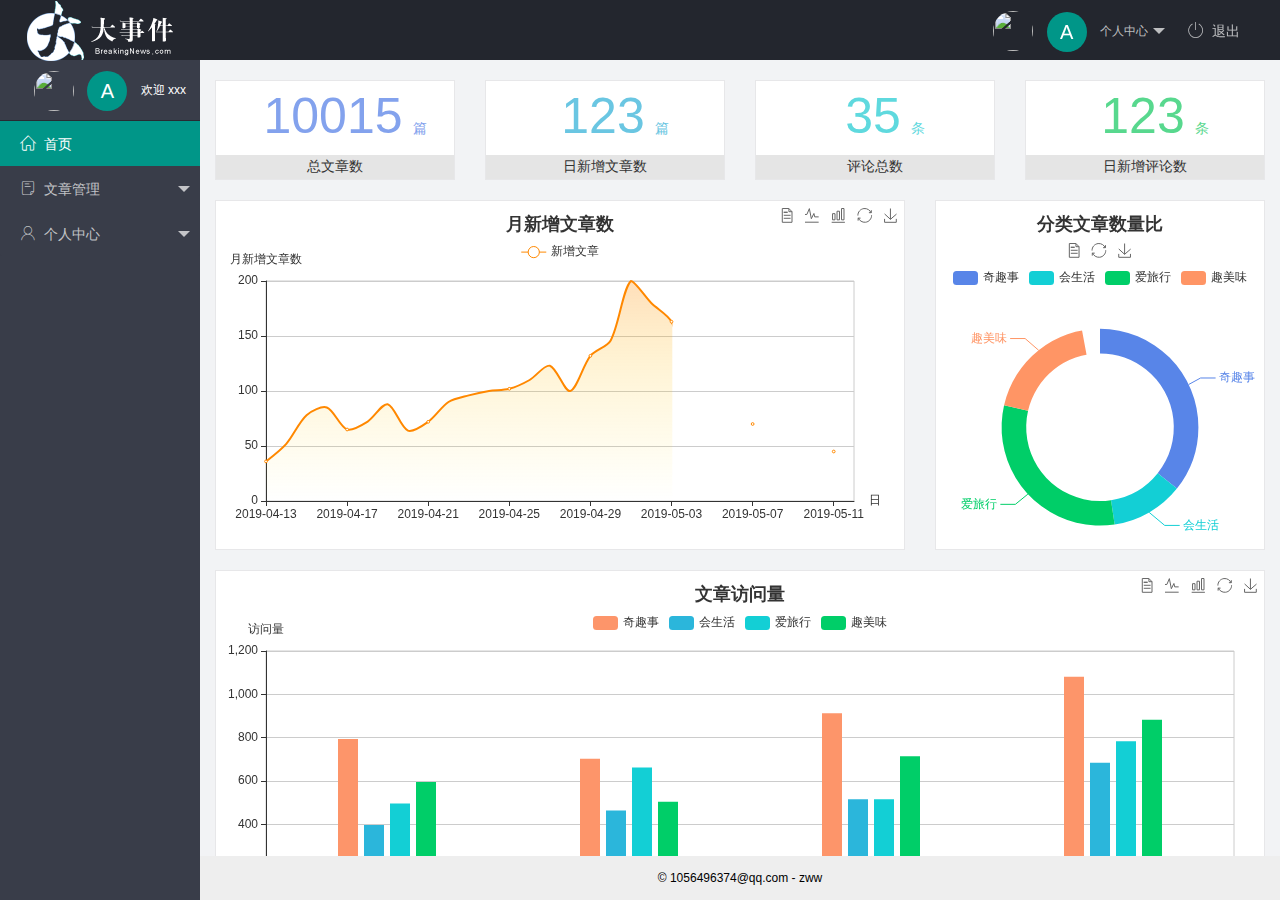
==== commit 31966938: "个人中心完成" ====
--- a/index.html
+++ b/index.html
@@ -28,9 +28,9 @@
                         个人中心
                     </a>
                     <dl class="layui-nav-child">
-                        <dd><a href="">基本资料</a></dd>
-                        <dd><a href="">更换头像</a></dd>
-                        <dd><a href="">重置密码</a></dd>
+                        <dd><a href="/uesr/user_info.html" target="fm">基本资料</a></dd>
+                        <dd><a href="/uesr/user_avatar.html" target="fm">更换头像</a></dd>
+                        <dd><a href="/uesr/user_password.html" target="fm">重置密码</a></dd>
                     </dl>
                 </li>
                 <li class="layui-nav-item"><a href="javascript:;" id="btnlogout">
@@ -66,11 +66,11 @@
                         <a href="javascript:;">
                             <span class="iconfont icon-user"></span>个人中心</a>
                         <dl class="layui-nav-child">
-                            <dd><a href="javascript:;">
+                            <dd><a href="/uesr/user_info.html" target="fm">
                                     <i class="layui-icon layui-icon-app"></i>基本资料</a></dd>
-                            <dd><a href="javascript:;">
+                            <dd><a href="/uesr/user_avatar.html" target="fm">
                                     <i class="layui-icon layui-icon-app"></i>更换头像</a></dd>
-                            <dd><a href="javascript:;">
+                            <dd><a href="/uesr/user_password.html" target="fm">
                                     <i class="layui-icon layui-icon-app"></i>重置密码</a></dd>
                         </dl>
                     </li>
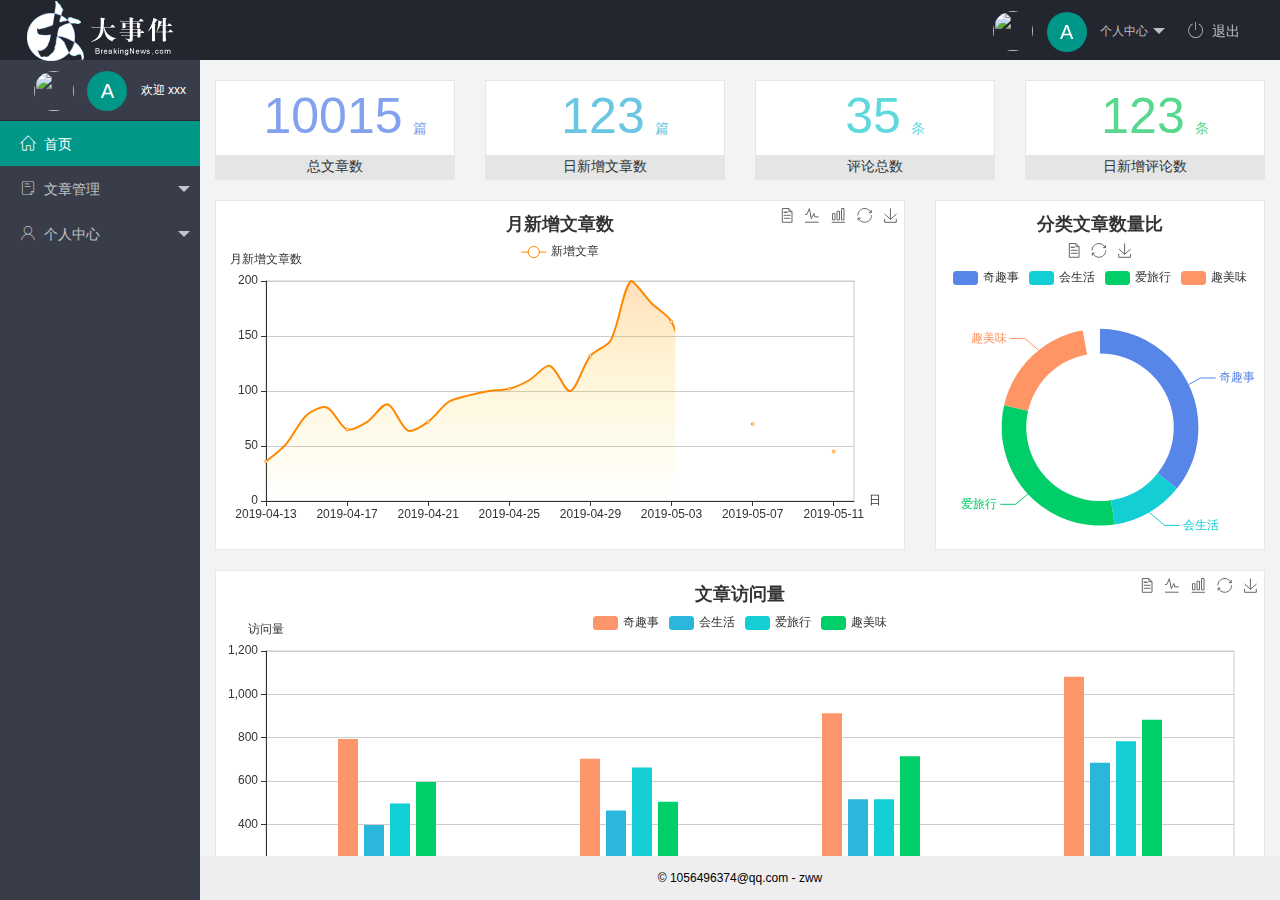
==== commit 4d1988be: "文章管理" ====
--- a/index.html
+++ b/index.html
@@ -54,11 +54,11 @@
                         <a class="" href="javascript:;">
                             <span class="iconfont icon-16"></span>文章管理</a>
                         <dl class="layui-nav-child">
-                            <dd><a href="javascript:;">
+                            <dd><a href="/article/art_cate.html" target="fm">
                                     <i class="layui-icon layui-icon-app"></i>文章类别</a></dd>
-                            <dd><a href="javascript:;">
+                            <dd><a href="/article/art_list.html" target="fm">
                                     <i class="layui-icon layui-icon-app"></i>文章列表</a></dd>
-                            <dd><a href="javascript:;">
+                            <dd><a href="/article/art_add.html" target="fm">
                                     <i class="layui-icon layui-icon-app"></i>发表文章</a></dd>
                         </dl>
                     </li>
